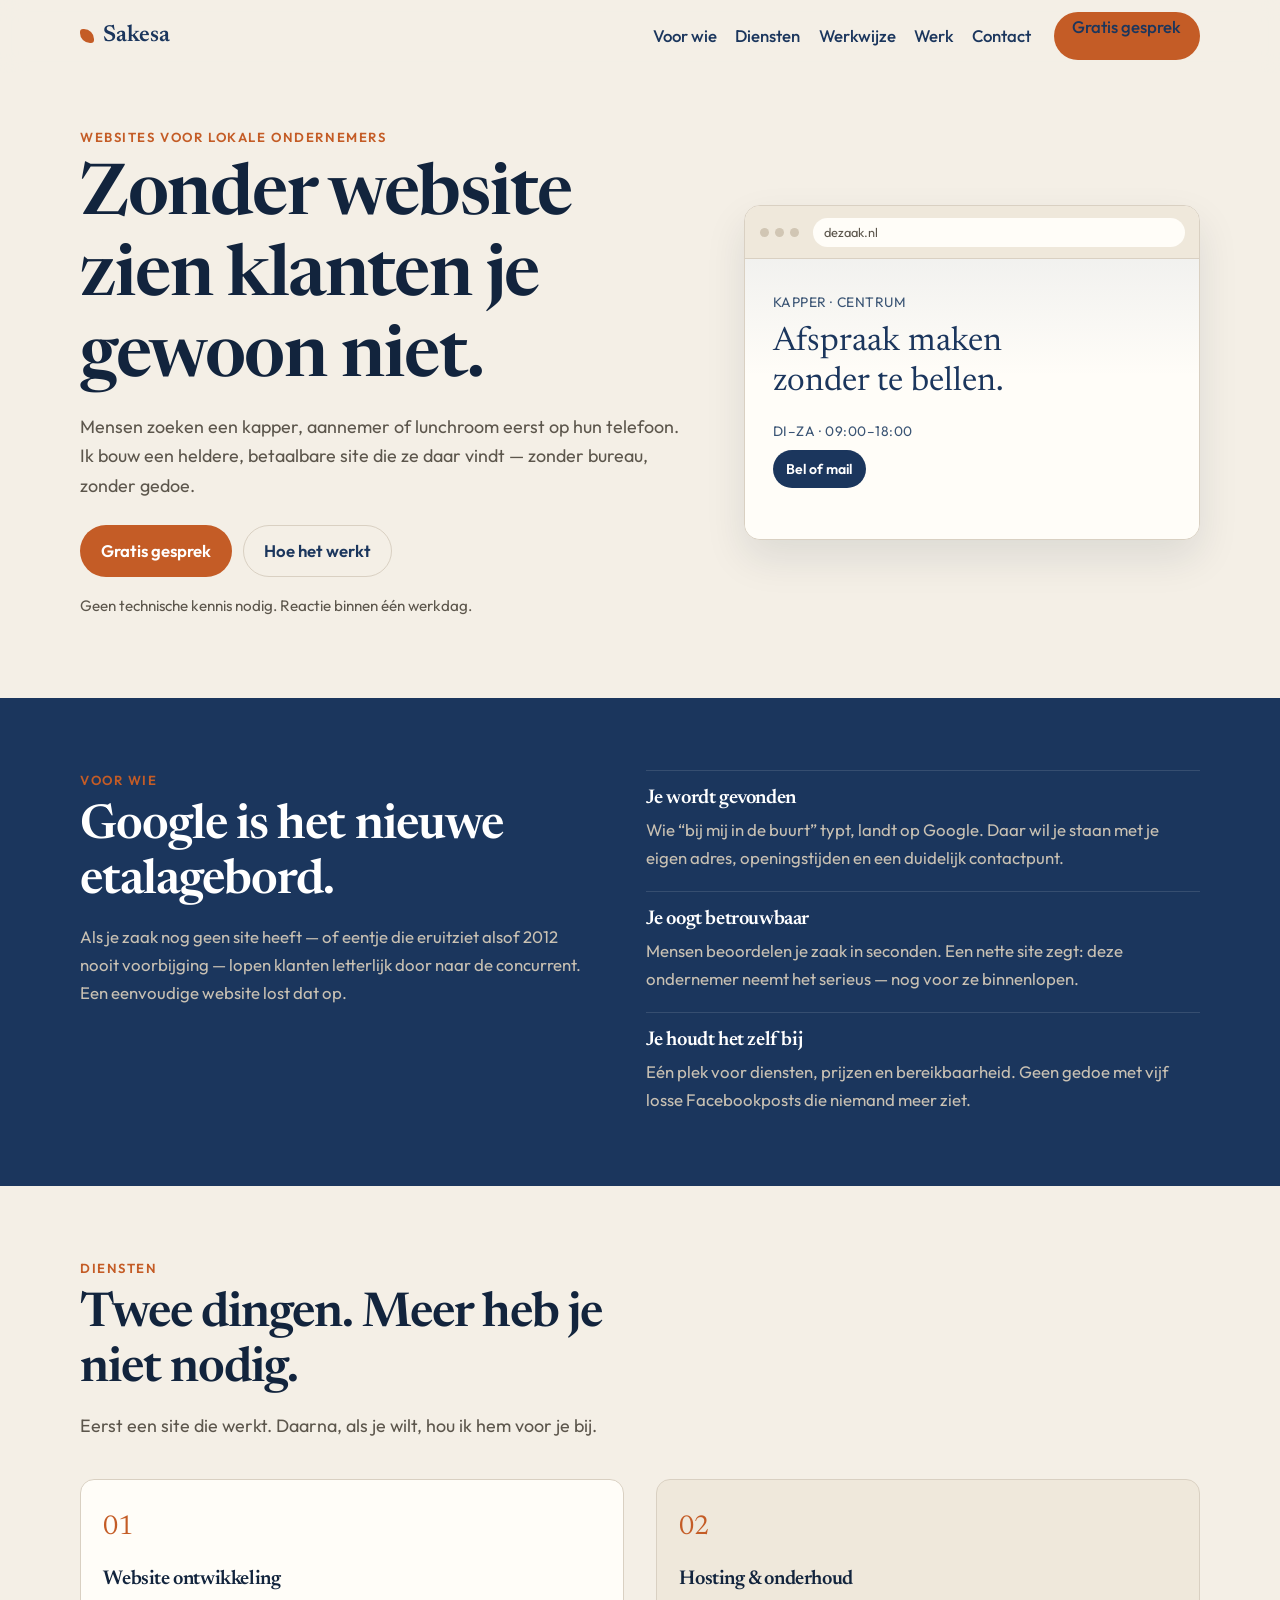
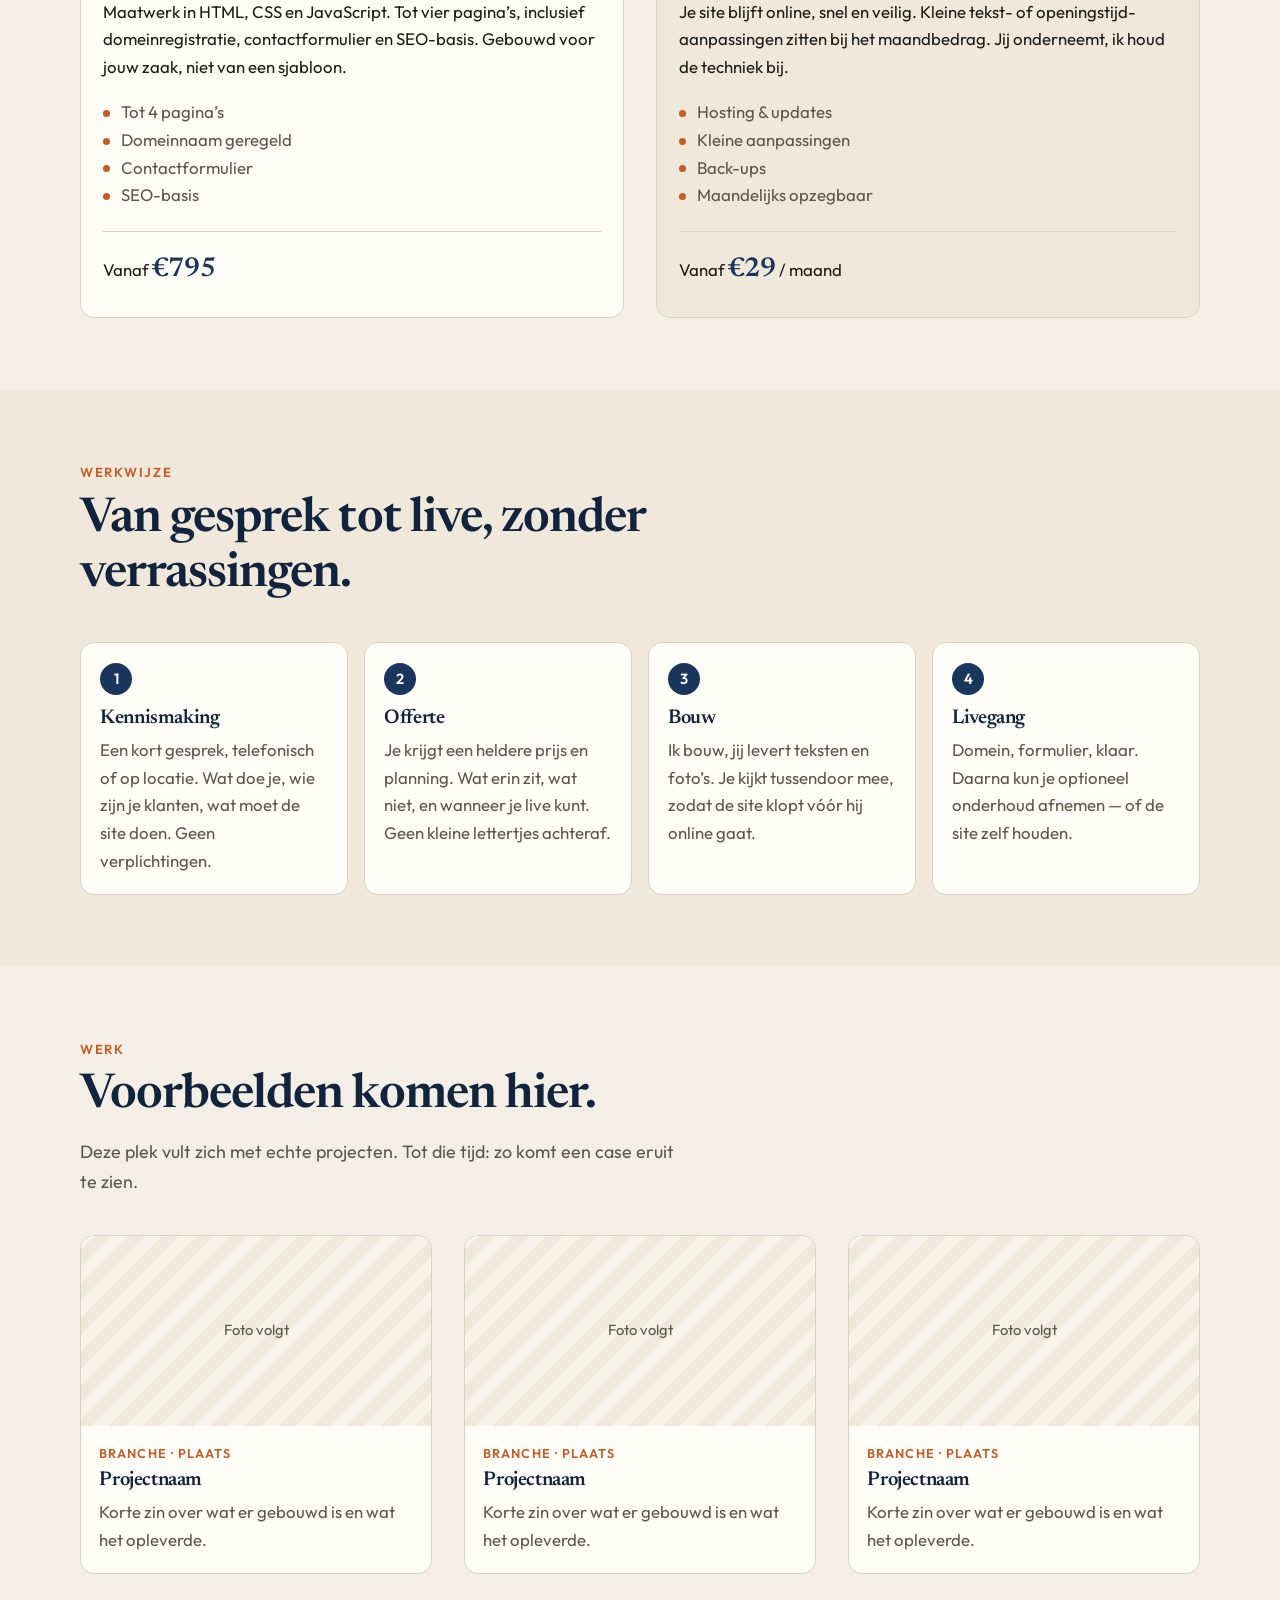
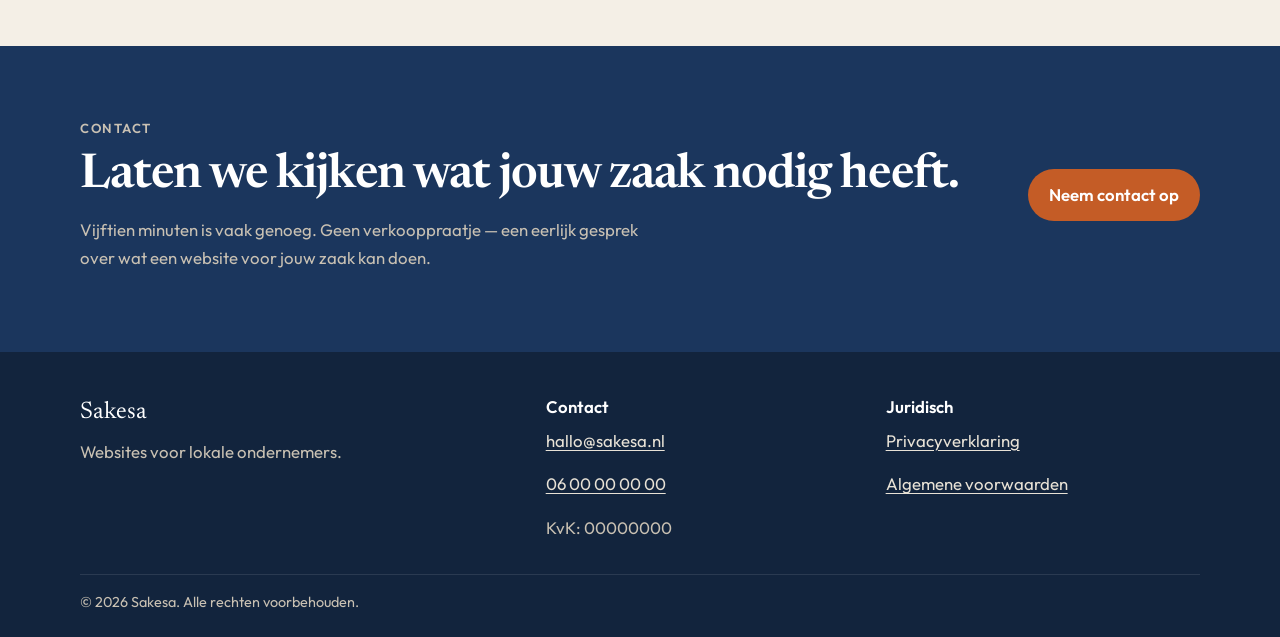
==== index.html @ 8e6f2c83 "V1 van de Site" ====
<!DOCTYPE html>
<html lang="nl">
  <head>
    <meta charset="UTF-8" />
    <meta name="viewport" content="width=device-width, initial-scale=1" />
    <!-- TODO: pas title en description aan als je merknaam of positionering wijzigt -->
    <title>Sakesa — Websites voor lokale ondernemers</title>
    <meta
      name="description"
      content="Sakesa bouwt eenvoudige, professionele websites voor lokale ondernemers. Helder, betaalbaar en snel live — zodat klanten je vinden."
    />
    <meta name="theme-color" content="#1B365D" />
    <link rel="icon" href="favicon.svg" type="image/svg+xml" />
    <link rel="canonical" href="https://sakesa.nl/" />
    <!-- TODO: vervang de canonical-URL door je echte domein -->

    <meta property="og:type" content="website" />
    <meta property="og:title" content="Sakesa — Websites voor lokale ondernemers" />
    <meta
      property="og:description"
      content="Een heldere website die klanten naar je zaak brengt. Geen gedoe, geen onnodige extra's."
    />
    <meta property="og:locale" content="nl_NL" />

    <link rel="preconnect" href="https://fonts.googleapis.com" />
    <link rel="preconnect" href="https://fonts.gstatic.com" crossorigin />
    <link
      href="https://fonts.googleapis.com/css2?family=Newsreader:ital,opsz,wght@0,6..72,500;0,6..72,600;0,6..72,700;1,6..72,500&family=Outfit:wght@400;500;600;700&display=swap"
      rel="stylesheet"
    />
    <link rel="stylesheet" href="styles.css" />
  </head>
  <body>
    <a class="skip-link" href="#hoofdinhoud">Ga naar inhoud</a>

    <header class="site-header" id="top">
      <div class="container header-inner">
        <a class="logo" href="index.html" aria-label="Sakesa, naar home">
          <span class="logo-mark" aria-hidden="true"></span>
          Sakesa
        </a>

        <button
          class="nav-toggle"
          type="button"
          aria-expanded="false"
          aria-controls="hoofdmenu"
          aria-label="Menu openen"
        >
          <span></span>
          <span></span>
        </button>

        <nav class="site-nav" id="hoofdmenu" aria-label="Hoofdnavigatie">
          <ul>
            <li><a href="#voor-wie">Voor wie</a></li>
            <li><a href="#diensten">Diensten</a></li>
            <li><a href="#werkwijze">Werkwijze</a></li>
            <li><a href="#werk">Werk</a></li>
            <li><a href="contact.html">Contact</a></li>
          </ul>
          <a class="btn btn-nav" href="contact.html">Gratis gesprek</a>
        </nav>
      </div>
    </header>

    <main id="hoofdinhoud">
      <section class="hero" aria-labelledby="hero-titel">
        <div class="container hero-grid">
          <div class="hero-copy">
            <p class="eyebrow">Websites voor lokale ondernemers</p>
            <h1 id="hero-titel">Zonder website zien klanten je gewoon niet.</h1>
            <p class="lede">
              Mensen zoeken een kapper, aannemer of lunchroom eerst op hun telefoon.
              Ik bouw een heldere, betaalbare site die ze daar vindt — zonder bureau,
              zonder gedoe.
            </p>
            <div class="hero-actions">
              <a class="btn btn-primary" href="contact.html">Gratis gesprek</a>
              <a class="btn btn-ghost" href="#werkwijze">Hoe het werkt</a>
            </div>
            <p class="hero-note">Geen technische kennis nodig. Reactie binnen één werkdag.</p>
          </div>

          <aside class="hero-panel" aria-hidden="true">
            <div class="browser-frame">
              <div class="browser-bar">
                <span></span><span></span><span></span>
                <div class="browser-url">dezaak.nl</div>
              </div>
              <div class="browser-body">
                <p class="mock-kicker">Kapper · Centrum</p>
                <p class="mock-title">Afspraak maken<br />zonder te bellen.</p>
                <p class="mock-meta">Di–za · 09:00–18:00</p>
                <div class="mock-cta">Bel of mail</div>
              </div>
            </div>
          </aside>
        </div>
      </section>

      <section class="section why" id="voor-wie" aria-labelledby="voor-wie-titel">
        <div class="container why-grid">
          <div class="why-intro">
            <p class="eyebrow">Voor wie</p>
            <h2 id="voor-wie-titel">Google is het nieuwe etalagebord.</h2>
            <p>
              Als je zaak nog geen site heeft — of eentje die eruitziet alsof 2012
              nooit voorbijging — lopen klanten letterlijk door naar de concurrent.
              Een eenvoudige website lost dat op.
            </p>
          </div>

          <ul class="why-list">
            <li>
              <h3>Je wordt gevonden</h3>
              <p>
                Wie “bij mij in de buurt” typt, landt op Google. Daar wil je staan
                met je eigen adres, openingstijden en een duidelijk contactpunt.
              </p>
            </li>
            <li>
              <h3>Je oogt betrouwbaar</h3>
              <p>
                Mensen beoordelen je zaak in seconden. Een nette site zegt:
                deze ondernemer neemt het serieus — nog voor ze binnenlopen.
              </p>
            </li>
            <li>
              <h3>Je houdt het zelf bij</h3>
              <p>
                Eén plek voor diensten, prijzen en bereikbaarheid. Geen gedoe
                met vijf losse Facebookposts die niemand meer ziet.
              </p>
            </li>
          </ul>
        </div>
      </section>

      <section class="section services" id="diensten" aria-labelledby="diensten-titel">
        <div class="container">
          <div class="section-head">
            <p class="eyebrow">Diensten</p>
            <h2 id="diensten-titel">Twee dingen. Meer heb je niet nodig.</h2>
            <p class="section-lead">
              Eerst een site die werkt. Daarna, als je wilt, hou ik hem voor je bij.
            </p>
          </div>

          <div class="service-grid">
            <article class="service-card">
              <p class="service-index">01</p>
              <h3>Website ontwikkeling</h3>
              <p>
                Maatwerk in HTML, CSS en JavaScript. Tot vier pagina’s, inclusief
                domeinregistratie, contactformulier en SEO-basis. Gebouwd voor
                jouw zaak, niet van een sjabloon.
              </p>
              <ul class="service-points">
                <li>Tot 4 pagina’s</li>
                <li>Domeinnaam geregeld</li>
                <li>Contactformulier</li>
                <li>SEO-basis</li>
              </ul>
              <!-- TODO: pas de vanaf-prijs hieronder aan -->
              <p class="price">Vanaf <strong>€795</strong></p>
            </article>

            <article class="service-card service-card-alt">
              <p class="service-index">02</p>
              <h3>Hosting &amp; onderhoud</h3>
              <p>
                Je site blijft online, snel en veilig. Kleine tekst- of
                openingstijd-aanpassingen zitten bij het maandbedrag. Jij
                onderneemt, ik houd de techniek bij.
              </p>
              <ul class="service-points">
                <li>Hosting &amp; updates</li>
                <li>Kleine aanpassingen</li>
                <li>Back-ups</li>
                <li>Maandelijks opzegbaar</li>
              </ul>
              <!-- TODO: pas de maandprijs hieronder aan -->
              <p class="price">Vanaf <strong>€29</strong> / maand</p>
            </article>
          </div>
        </div>
      </section>

      <section class="section process" id="werkwijze" aria-labelledby="werkwijze-titel">
        <div class="container">
          <div class="section-head">
            <p class="eyebrow">Werkwijze</p>
            <h2 id="werkwijze-titel">Van gesprek tot live, zonder verrassingen.</h2>
          </div>

          <ol class="steps">
            <li>
              <span class="step-num">1</span>
              <h3>Kennismaking</h3>
              <p>
                Een kort gesprek, telefonisch of op locatie. Wat doe je, wie
                zijn je klanten, wat moet de site doen. Geen verplichtingen.
              </p>
            </li>
            <li>
              <span class="step-num">2</span>
              <h3>Offerte</h3>
              <p>
                Je krijgt een heldere prijs en planning. Wat erin zit, wat niet,
                en wanneer je live kunt. Geen kleine lettertjes achteraf.
              </p>
            </li>
            <li>
              <span class="step-num">3</span>
              <h3>Bouw</h3>
              <p>
                Ik bouw, jij levert teksten en foto’s. Je kijkt tussendoor mee,
                zodat de site klopt vóór hij online gaat.
              </p>
            </li>
            <li>
              <span class="step-num">4</span>
              <h3>Livegang</h3>
              <p>
                Domein, formulier, klaar. Daarna kun je optioneel onderhoud
                afnemen — of de site zelf houden.
              </p>
            </li>
          </ol>
        </div>
      </section>

      <section class="section work" id="werk" aria-labelledby="werk-titel">
        <div class="container">
          <div class="section-head">
            <p class="eyebrow">Werk</p>
            <h2 id="werk-titel">Voorbeelden komen hier.</h2>
            <p class="section-lead">
              Deze plek vult zich met echte projecten. Tot die tijd: zo komt
              een case eruit te zien.
            </p>
          </div>

          <div class="work-grid">
            <!-- TODO: vervang deze placeholder-kaarten door echte projecten -->
            <article class="work-card">
              <div class="work-visual" role="img" aria-label="Placeholderafbeelding project 1">
                <span>Foto volgt</span>
                <!-- TODO: eigen foto plaatsen -->
              </div>
              <div class="work-body">
                <p class="work-meta">Branche · Plaats</p>
                <h3>Projectnaam</h3>
                <p>Korte zin over wat er gebouwd is en wat het opleverde.</p>
              </div>
            </article>

            <article class="work-card">
              <div class="work-visual" role="img" aria-label="Placeholderafbeelding project 2">
                <span>Foto volgt</span>
                <!-- TODO: eigen foto plaatsen -->
              </div>
              <div class="work-body">
                <p class="work-meta">Branche · Plaats</p>
                <h3>Projectnaam</h3>
                <p>Korte zin over wat er gebouwd is en wat het opleverde.</p>
              </div>
            </article>

            <article class="work-card">
              <div class="work-visual" role="img" aria-label="Placeholderafbeelding project 3">
                <span>Foto volgt</span>
                <!-- TODO: eigen foto plaatsen -->
              </div>
              <div class="work-body">
                <p class="work-meta">Branche · Plaats</p>
                <h3>Projectnaam</h3>
                <p>Korte zin over wat er gebouwd is en wat het opleverde.</p>
              </div>
            </article>
          </div>
        </div>
      </section>

      <section class="section contact-teaser" id="contact" aria-labelledby="contact-titel">
        <div class="container contact-teaser-inner">
          <div>
            <p class="eyebrow">Contact</p>
            <h2 id="contact-titel">Laten we kijken wat jouw zaak nodig heeft.</h2>
            <p>
              Vijftien minuten is vaak genoeg. Geen verkooppraatje — een eerlijk
              gesprek over wat een website voor jouw zaak kan doen.
            </p>
          </div>
          <a class="btn btn-primary" href="contact.html">Neem contact op</a>
        </div>
      </section>
    </main>

    <footer class="site-footer">
      <div class="container footer-grid">
        <div>
          <p class="footer-brand">Sakesa</p>
          <p>Websites voor lokale ondernemers.</p>
        </div>

        <div>
          <p class="footer-label">Contact</p>
          <!-- TODO: vul je echte gegevens in -->
          <p><a href="mailto:hallo@sakesa.nl">hallo@sakesa.nl</a></p>
          <p><a href="tel:+31600000000">06 00 00 00 00</a></p>
          <p>KvK: 00000000</p>
          <!-- TODO: KvK-nummer invullen -->
        </div>

        <div>
          <p class="footer-label">Juridisch</p>
          <p><a href="privacy.html">Privacyverklaring</a></p>
          <p><a href="voorwaarden.html">Algemene voorwaarden</a></p>
        </div>
      </div>
      <div class="container footer-bottom">
        <p>© <span id="jaar"></span> Sakesa. Alle rechten voorbehouden.</p>
      </div>
    </footer>

    <script src="script.js" defer></script>
  </body>
</html>
---- styles.css ----
/* ==========================================================================
   Sakesa — landingspagina
   Palet: inktblauw, warm papier, terracotta accent
   ========================================================================== */

:root {
  --ink: #1b365d;
  --ink-deep: #12243d;
  --ink-soft: #3a5474;
  --paper: #f4efe6;
  --paper-strong: #fffdf8;
  --line: #d9d0c2;
  --clay: #c45c26;
  --clay-hover: #a64c1e;
  --text: #1d1b16;
  --muted: #5c564c;
  --error: #9b2c2c;
  --ok: #2f5d3a;
  --radius: 14px;
  --shadow: 0 18px 40px rgba(18, 36, 61, 0.1);
  --font-sans: "Outfit", "Segoe UI", sans-serif;
  --font-serif: "Newsreader", "Georgia", serif;
  --header-h: 72px;
}

*,
*::before,
*::after {
  box-sizing: border-box;
}

html {
  scroll-behavior: smooth;
  scroll-padding-top: calc(var(--header-h) + 0.75rem);
}

@media (prefers-reduced-motion: reduce) {
  html {
    scroll-behavior: auto;
  }

  *,
  *::before,
  *::after {
    animation-duration: 0.01ms !important;
    animation-iteration-count: 1 !important;
    transition-duration: 0.01ms !important;
  }
}

body {
  margin: 0;
  font-family: var(--font-sans);
  font-size: 1.05rem;
  line-height: 1.65;
  color: var(--text);
  background: var(--paper);
}

img {
  max-width: 100%;
  display: block;
}

a {
  color: var(--ink);
  text-decoration-thickness: 1px;
  text-underline-offset: 0.18em;
}

a:hover {
  color: var(--clay);
}

h1,
h2,
h3 {
  font-family: var(--font-serif);
  font-weight: 600;
  line-height: 1.15;
  letter-spacing: -0.02em;
  color: var(--ink-deep);
}

h1 {
  font-size: clamp(2.35rem, 7vw, 4.4rem);
  margin: 0 0 0.7rem;
}

h2 {
  font-size: clamp(1.9rem, 4.5vw, 3rem);
  margin: 0 0 0.8rem;
}

h3 {
  font-size: 1.25rem;
  margin: 0 0 0.4rem;
}

p {
  margin: 0 0 1rem;
}

p:last-child {
  margin-bottom: 0;
}

ul,
ol {
  margin: 0;
  padding: 0;
}

.container {
  width: min(1120px, calc(100% - 2rem));
  margin-inline: auto;
}

.skip-link {
  position: absolute;
  left: 1rem;
  top: -3rem;
  z-index: 80;
  background: var(--ink);
  color: var(--paper);
  padding: 0.5rem 0.8rem;
}

.skip-link:focus {
  top: 1rem;
  color: var(--paper);
}

.eyebrow {
  margin: 0 0 0.55rem;
  color: var(--clay);
  font-size: 0.82rem;
  font-weight: 600;
  letter-spacing: 0.12em;
  text-transform: uppercase;
}

.lede,
.section-lead {
  color: var(--muted);
  font-size: 1.12rem;
  max-width: 38rem;
}

.section {
  padding: 4.5rem 0;
}

.section-head {
  margin-bottom: 2.4rem;
  max-width: 38rem;
}

/* Buttons ---------------------------------------------------------------- */

.btn {
  display: inline-flex;
  align-items: center;
  justify-content: center;
  min-height: 48px;
  padding: 0.7rem 1.25rem;
  border-radius: 999px;
  border: 1px solid transparent;
  font: inherit;
  font-weight: 600;
  text-decoration: none;
  cursor: pointer;
  transition: background 0.2s ease, color 0.2s ease, border-color 0.2s ease, transform 0.2s ease;
}

.btn:hover {
  transform: translateY(-1px);
}

.btn-primary,
.btn-nav {
  background: var(--clay);
  color: #fff;
}

.btn-primary:hover,
.btn-nav:hover {
  background: var(--clay-hover);
  color: #fff;
}

.btn-ghost {
  background: transparent;
  color: var(--ink);
  border-color: var(--line);
}

.btn-ghost:hover {
  border-color: var(--ink);
  color: var(--ink);
}

.btn-full {
  width: 100%;
}

.btn:focus-visible,
.nav-toggle:focus-visible,
input:focus-visible,
textarea:focus-visible,
.site-nav a:focus-visible {
  outline: 2px solid var(--clay);
  outline-offset: 3px;
}

/* Header ----------------------------------------------------------------- */

.site-header {
  position: sticky;
  top: 0;
  z-index: 40;
  background: rgba(244, 239, 230, 0.92);
  backdrop-filter: blur(12px);
  border-bottom: 1px solid transparent;
  transition: border-color 0.2s ease, box-shadow 0.2s ease;
}

.site-header.is-scrolled {
  border-bottom-color: var(--line);
  box-shadow: 0 8px 24px rgba(18, 36, 61, 0.05);
}

.header-inner {
  display: flex;
  align-items: center;
  justify-content: space-between;
  min-height: var(--header-h);
  gap: 1rem;
}

.logo {
  display: inline-flex;
  align-items: center;
  gap: 0.55rem;
  font-family: var(--font-serif);
  font-size: 1.45rem;
  font-weight: 600;
  color: var(--ink);
  text-decoration: none;
}

.logo-mark {
  width: 14px;
  height: 14px;
  border-radius: 3px 10px 3px 10px;
  background: var(--clay);
}

.nav-toggle {
  display: inline-flex;
  flex-direction: column;
  justify-content: center;
  gap: 6px;
  width: 44px;
  height: 44px;
  padding: 0;
  border: 0;
  background: transparent;
  cursor: pointer;
}

.nav-toggle span {
  display: block;
  width: 22px;
  height: 2px;
  margin-inline: auto;
  background: var(--ink);
  transition: transform 0.2s ease, opacity 0.2s ease;
}

.nav-toggle[aria-expanded="true"] span:first-child {
  transform: translateY(4px) rotate(45deg);
}

.nav-toggle[aria-expanded="true"] span:last-child {
  transform: translateY(-4px) rotate(-45deg);
}

.site-nav {
  display: none;
  position: absolute;
  inset: var(--header-h) 0 auto;
  padding: 0.5rem 1rem 1.2rem;
  background: var(--paper);
  border-bottom: 1px solid var(--line);
}

.site-nav.is-open {
  display: block;
}

.site-nav ul {
  list-style: none;
}

.site-nav li + li {
  border-top: 1px solid var(--line);
}

.site-nav a {
  display: block;
  padding: 0.85rem 0.15rem;
  color: var(--ink);
  text-decoration: none;
  font-weight: 500;
}

.site-nav a[aria-current="page"] {
  color: var(--clay);
}

.site-nav .btn-nav {
  margin-top: 0.6rem;
  width: 100%;
}

/* Hero ------------------------------------------------------------------- */

.hero {
  padding: 2.4rem 0 4rem;
}

.hero-grid {
  display: grid;
  gap: 2.4rem;
}

.hero-actions {
  display: flex;
  flex-wrap: wrap;
  gap: 0.7rem;
  margin: 1.5rem 0 1rem;
}

.hero-note {
  color: var(--muted);
  font-size: 0.95rem;
}

.browser-frame {
  background: var(--paper-strong);
  border: 1px solid var(--line);
  border-radius: 16px;
  overflow: hidden;
  box-shadow: var(--shadow);
}

.browser-bar {
  display: flex;
  align-items: center;
  gap: 6px;
  padding: 0.7rem 0.9rem;
  background: #efe8db;
  border-bottom: 1px solid var(--line);
}

.browser-bar span {
  width: 9px;
  height: 9px;
  border-radius: 50%;
  background: #d1c6b4;
}

.browser-url {
  margin-left: 0.5rem;
  flex: 1;
  padding: 0.25rem 0.7rem;
  border-radius: 999px;
  background: var(--paper-strong);
  color: var(--muted);
  font-size: 0.8rem;
}

.browser-body {
  padding: 1.6rem 1.4rem 1.8rem;
  background:
    linear-gradient(180deg, rgba(27, 54, 93, 0.06), transparent 42%),
    var(--paper-strong);
  min-height: 240px;
}

.mock-kicker,
.mock-meta {
  margin: 0 0 0.5rem;
  color: var(--ink-soft);
  font-size: 0.86rem;
  letter-spacing: 0.04em;
  text-transform: uppercase;
}

.mock-title {
  font-family: var(--font-serif);
  font-size: 1.8rem;
  line-height: 1.2;
  color: var(--ink);
  margin: 0 0 1.1rem;
}

.mock-cta {
  display: inline-block;
  padding: 0.45rem 0.85rem;
  border-radius: 999px;
  background: var(--ink);
  color: #fff;
  font-size: 0.88rem;
  font-weight: 600;
}

/* Why -------------------------------------------------------------------- */

.why {
  background: var(--ink);
  color: #e8e2d6;
}

.why h2,
.why h3 {
  color: #fff;
}

.why-grid {
  display: grid;
  gap: 2rem;
}

.why-intro p:last-of-type {
  color: #c9c1b3;
  max-width: 34rem;
}

.why-list {
  list-style: none;
  display: grid;
  gap: 1.2rem;
}

.why-list li {
  padding-top: 1rem;
  border-top: 1px solid rgba(255, 255, 255, 0.12);
}

.why-list p {
  color: #c9c1b3;
}

/* Services --------------------------------------------------------------- */

.service-grid {
  display: grid;
  gap: 1rem;
}

.service-card {
  padding: 1.6rem 1.4rem 1.5rem;
  background: var(--paper-strong);
  border: 1px solid var(--line);
  border-radius: var(--radius);
}

.service-card-alt {
  background: #efe8db;
}

.service-index {
  margin: 0 0 1.1rem;
  font-family: var(--font-serif);
  font-size: 1.7rem;
  color: var(--clay);
}

.service-points {
  list-style: none;
  margin: 1.1rem 0 1.4rem;
  color: var(--muted);
}

.service-points li {
  position: relative;
  padding-left: 1.1rem;
}

.service-points li::before {
  content: "";
  position: absolute;
  left: 0;
  top: 0.7em;
  width: 7px;
  height: 7px;
  border-radius: 50%;
  background: var(--clay);
}

.price {
  margin: 0;
  padding-top: 1rem;
  border-top: 1px solid var(--line);
  font-size: 1.05rem;
}

.price strong {
  font-family: var(--font-serif);
  font-size: 1.7rem;
  font-weight: 600;
  color: var(--ink);
}

/* Process ---------------------------------------------------------------- */

.process {
  background: #efe8db;
}

.steps {
  list-style: none;
  display: grid;
  gap: 1rem;
  counter-reset: none;
}

.steps li {
  background: var(--paper-strong);
  border-radius: var(--radius);
  padding: 1.3rem 1.2rem 1.2rem;
  border: 1px solid var(--line);
}

.step-num {
  display: inline-flex;
  align-items: center;
  justify-content: center;
  width: 2rem;
  height: 2rem;
  margin-bottom: 0.7rem;
  border-radius: 50%;
  background: var(--ink);
  color: #fff;
  font-size: 0.92rem;
  font-weight: 600;
}

.steps p {
  color: var(--muted);
}

/* Work ------------------------------------------------------------------- */

.work-grid {
  display: grid;
  gap: 1rem;
}

.work-card {
  background: var(--paper-strong);
  border: 1px solid var(--line);
  border-radius: var(--radius);
  overflow: hidden;
}

.work-visual {
  display: grid;
  place-items: center;
  min-height: 190px;
  background:
    repeating-linear-gradient(
      -45deg,
      #efe8db,
      #efe8db 12px,
      #f7f2ea 12px,
      #f7f2ea 24px
    );
  color: var(--muted);
  font-size: 0.92rem;
}

.work-body {
  padding: 1.1rem 1.15rem 1.2rem;
}

.work-meta {
  margin: 0 0 0.3rem;
  color: var(--clay);
  font-size: 0.8rem;
  font-weight: 600;
  letter-spacing: 0.08em;
  text-transform: uppercase;
}

.work-body p:last-child {
  color: var(--muted);
}

/* Contact teaser (homepage) ---------------------------------------------- */

.contact-teaser {
  background: var(--ink);
  color: #e8e2d6;
  padding-bottom: 5rem;
}

.contact-teaser h2 {
  color: #fff;
}

.contact-teaser p {
  color: #c9c1b3;
  max-width: 36rem;
}

.contact-teaser-inner {
  display: grid;
  gap: 1.6rem;
  align-items: center;
}

/* Contact page ----------------------------------------------------------- */

.contact-page {
  padding-bottom: 1rem;
}

.page-intro {
  padding: 2.4rem 0 0;
}

.contact-panel {
  padding-top: 2rem;
  padding-bottom: 5rem;
}

.contact-grid {
  display: grid;
  gap: 2rem;
}

.contact-form-wrap {
  order: -1;
}

.contact-aside {
  padding: 0.2rem 0 0;
}

.aside-lead {
  margin: 0 0 0.4rem;
  font-weight: 600;
  color: var(--ink);
}

.field-row {
  display: grid;
}

.contact-form-wrap.is-sent .contact-form {
  display: none;
}

.form-success {
  background: var(--paper-strong);
  border: 1px solid var(--line);
  border-radius: var(--radius);
  padding: 1.6rem 1.3rem;
  box-shadow: var(--shadow);
}

.form-success h2 {
  font-size: clamp(1.7rem, 3vw, 2.2rem);
}

.form-success p {
  color: var(--muted);
}

.contact-aside .contact-facts,
.contact-facts {
  margin: 0.5rem 0 0;
}

.contact-facts div {
  padding: 0.75rem 0;
  border-top: 1px solid var(--line);
}

.contact-facts dt {
  font-size: 0.78rem;
  letter-spacing: 0.08em;
  text-transform: uppercase;
  color: var(--muted);
}

.contact-facts dd {
  margin: 0.15rem 0 0;
}

.contact-form {
  background: var(--paper-strong);
  border: 1px solid var(--line);
  border-radius: var(--radius);
  padding: 1.3rem 1.15rem 1.25rem;
  box-shadow: var(--shadow);
}

.field {
  margin-bottom: 1rem;
}

.field label {
  display: block;
  margin-bottom: 0.35rem;
  font-weight: 600;
  font-size: 0.95rem;
}

.optional {
  font-weight: 400;
  color: var(--muted);
}

.field input,
.field textarea {
  width: 100%;
  padding: 0.75rem 0.8rem;
  border: 1px solid var(--line);
  border-radius: 10px;
  background: #fff;
  color: var(--text);
  font: inherit;
}

.field textarea {
  resize: vertical;
  min-height: 120px;
}

.field input::placeholder,
.field textarea::placeholder {
  color: #8a8378;
}

.field.is-invalid input,
.field.is-invalid textarea {
  border-color: var(--error);
}

.field-error {
  margin: 0.35rem 0 0;
  color: var(--error);
  font-size: 0.88rem;
}

.form-status {
  margin: 0.9rem 0 0;
  padding: 0.75rem 0.85rem;
  border-radius: 10px;
  background: #efe8db;
}

.form-status.is-ok {
  background: #e5efe7;
  color: var(--ok);
}

.form-status.is-wait {
  color: var(--ink);
}

/* Footer ----------------------------------------------------------------- */

.site-footer {
  background: var(--ink-deep);
  color: #c9c1b3;
  padding: 2.6rem 0 1.4rem;
}

.footer-grid {
  display: grid;
  gap: 1.6rem;
}

.footer-brand {
  font-family: var(--font-serif);
  font-size: 1.5rem;
  color: #fff;
  margin-bottom: 0.3rem;
}

.footer-label {
  margin-bottom: 0.35rem;
  color: #fff;
  font-weight: 600;
}

.site-footer a {
  color: #e8e2d6;
}

.site-footer a:hover {
  color: #fff;
}

.footer-bottom {
  margin-top: 2rem;
  padding-top: 1rem;
  border-top: 1px solid rgba(255, 255, 255, 0.1);
  font-size: 0.9rem;
}

/* Reveal ----------------------------------------------------------------- */

.reveal {
  opacity: 0;
  transform: translateY(16px);
  animation: rise 0.7s ease forwards;
}

@keyframes rise {
  to {
    opacity: 1;
    transform: none;
  }
}

/* Legal pages ------------------------------------------------------------ */

.legal {
  padding: 5.5rem 0 4rem;
}

.legal .container {
  max-width: 720px;
}

.legal p {
  color: var(--muted);
}

/* Breakpoints ------------------------------------------------------------ */

@media (min-width: 720px) {
  .container {
    width: min(1120px, calc(100% - 3rem));
  }

  .hero {
    padding: 3.4rem 0 5rem;
  }

  .hero-grid,
  .why-grid,
  .service-grid,
  .work-grid {
    grid-template-columns: 1fr 1fr;
    gap: 2rem;
  }

  .why-grid {
    align-items: start;
  }

  .steps {
    grid-template-columns: 1fr 1fr;
  }

  .footer-grid {
    grid-template-columns: 1.4fr 1fr 1fr;
  }

  .contact-teaser-inner {
    grid-template-columns: 1fr auto;
    gap: 2.5rem;
  }

  .field-row {
    grid-template-columns: 1fr 1fr;
    column-gap: 1rem;
  }
}

@media (min-width: 960px) {
  .nav-toggle {
    display: none;
  }

  .site-nav,
  .site-nav.is-open {
    display: flex;
    align-items: center;
    gap: 1.4rem;
    position: static;
    padding: 0;
    background: transparent;
    border: 0;
  }

  .site-nav ul {
    display: flex;
    gap: 1.15rem;
  }

  .site-nav li + li {
    border: 0;
  }

  .site-nav a {
    padding: 0;
  }

  .site-nav .btn-nav {
    width: auto;
    margin: 0;
    padding-inline: 1.1rem;
  }

  .hero-grid {
    grid-template-columns: 1.15fr 0.85fr;
    align-items: center;
    gap: 3rem;
  }

  .why-grid {
    grid-template-columns: 0.95fr 1.05fr;
    gap: 4rem;
  }

  .steps {
    grid-template-columns: repeat(4, 1fr);
  }

  .work-grid {
    grid-template-columns: repeat(3, 1fr);
  }

  .contact-grid {
    grid-template-columns: 1.1fr 0.85fr;
    align-items: start;
    gap: 3.5rem;
  }

  .page-intro {
    padding-top: 3.2rem;
  }

  .contact-form,
  .form-success {
    padding: 1.7rem;
  }

  .browser-body {
    min-height: 280px;
    padding: 2rem 1.7rem;
  }

  .mock-title {
    font-size: 2.1rem;
  }
}
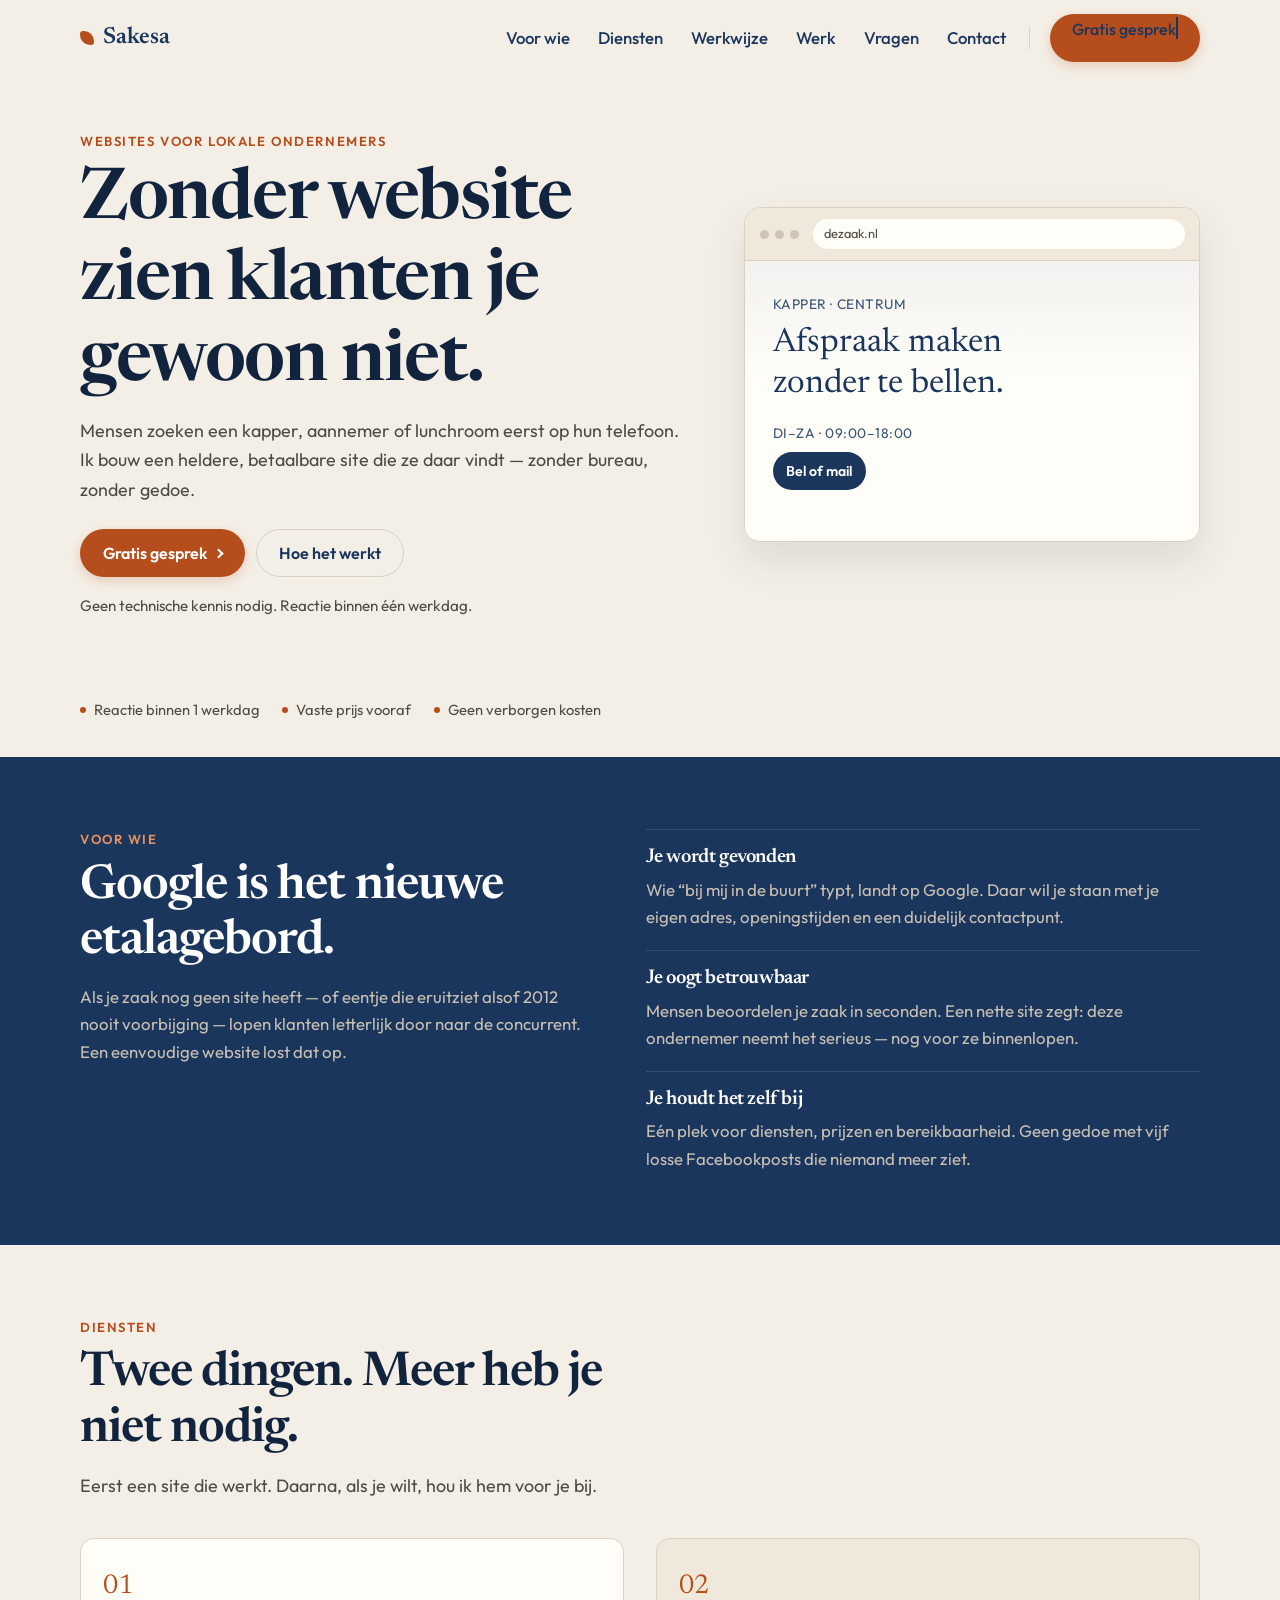
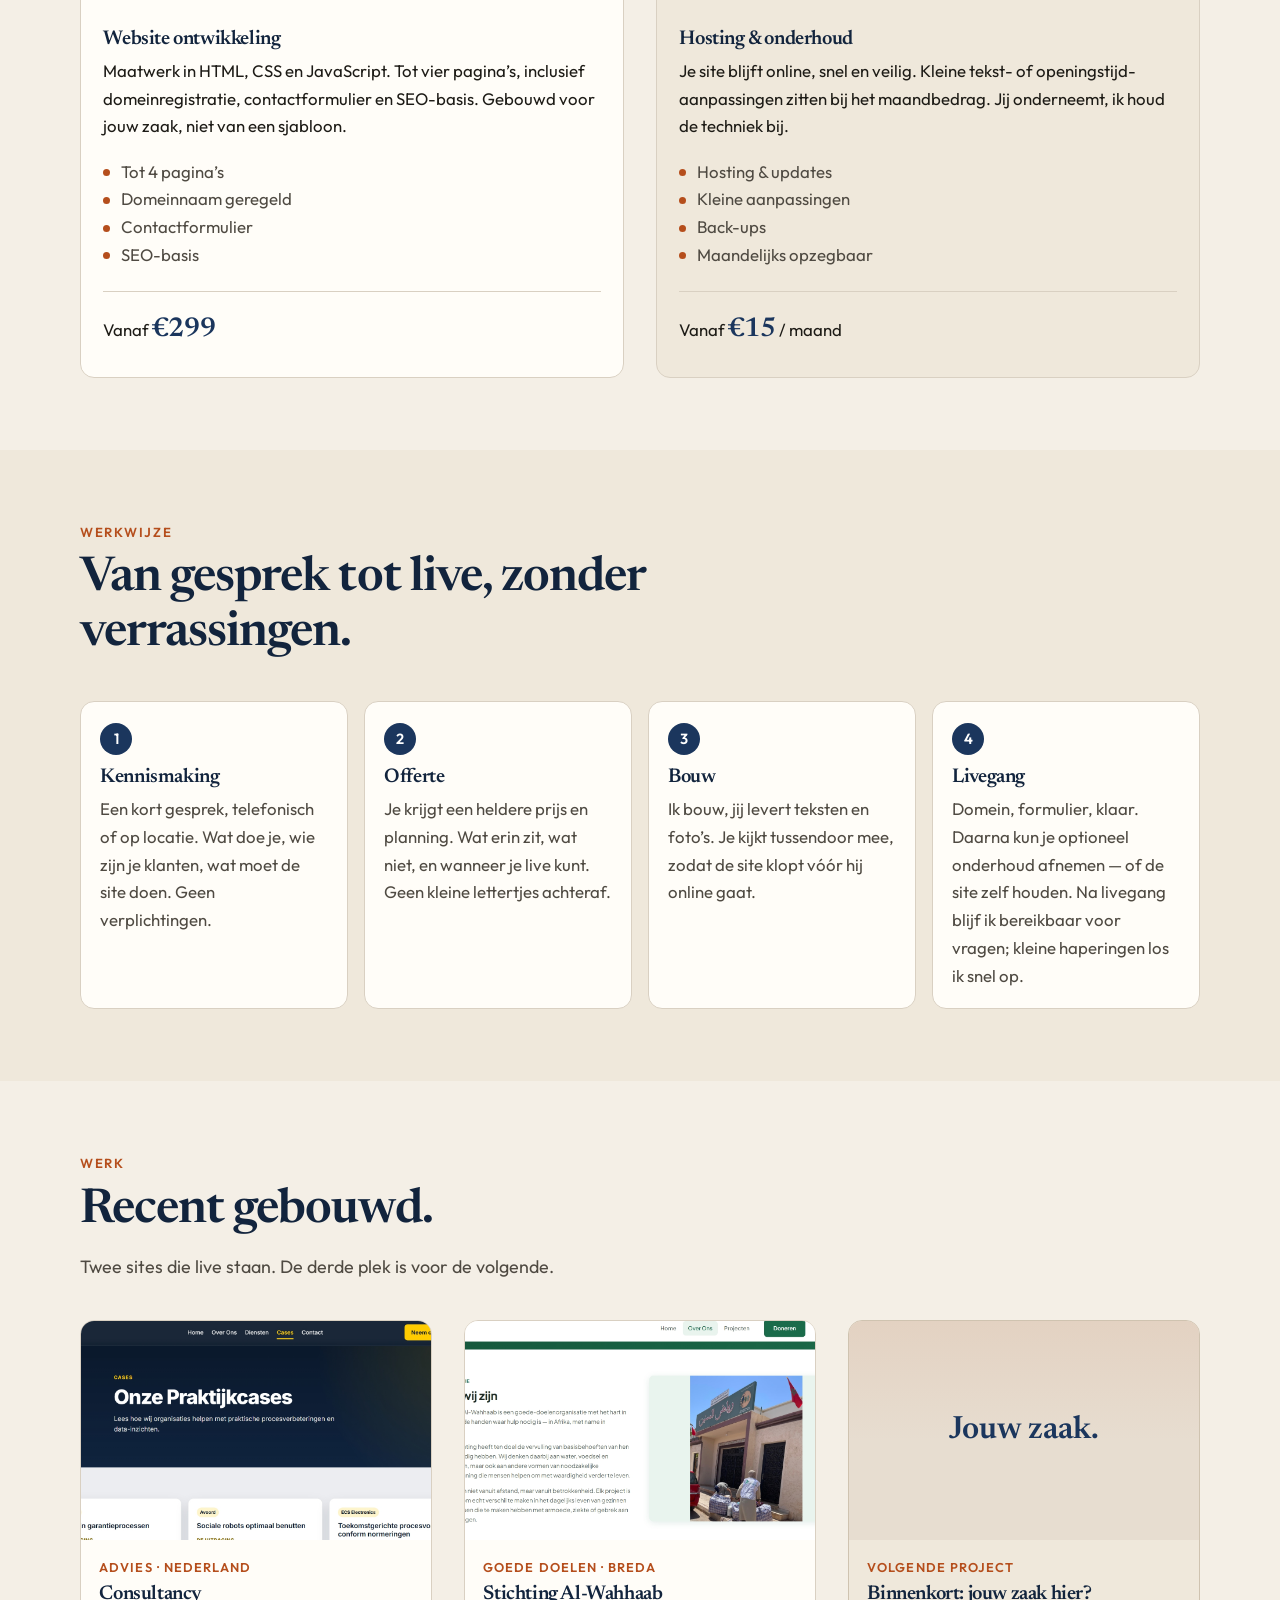
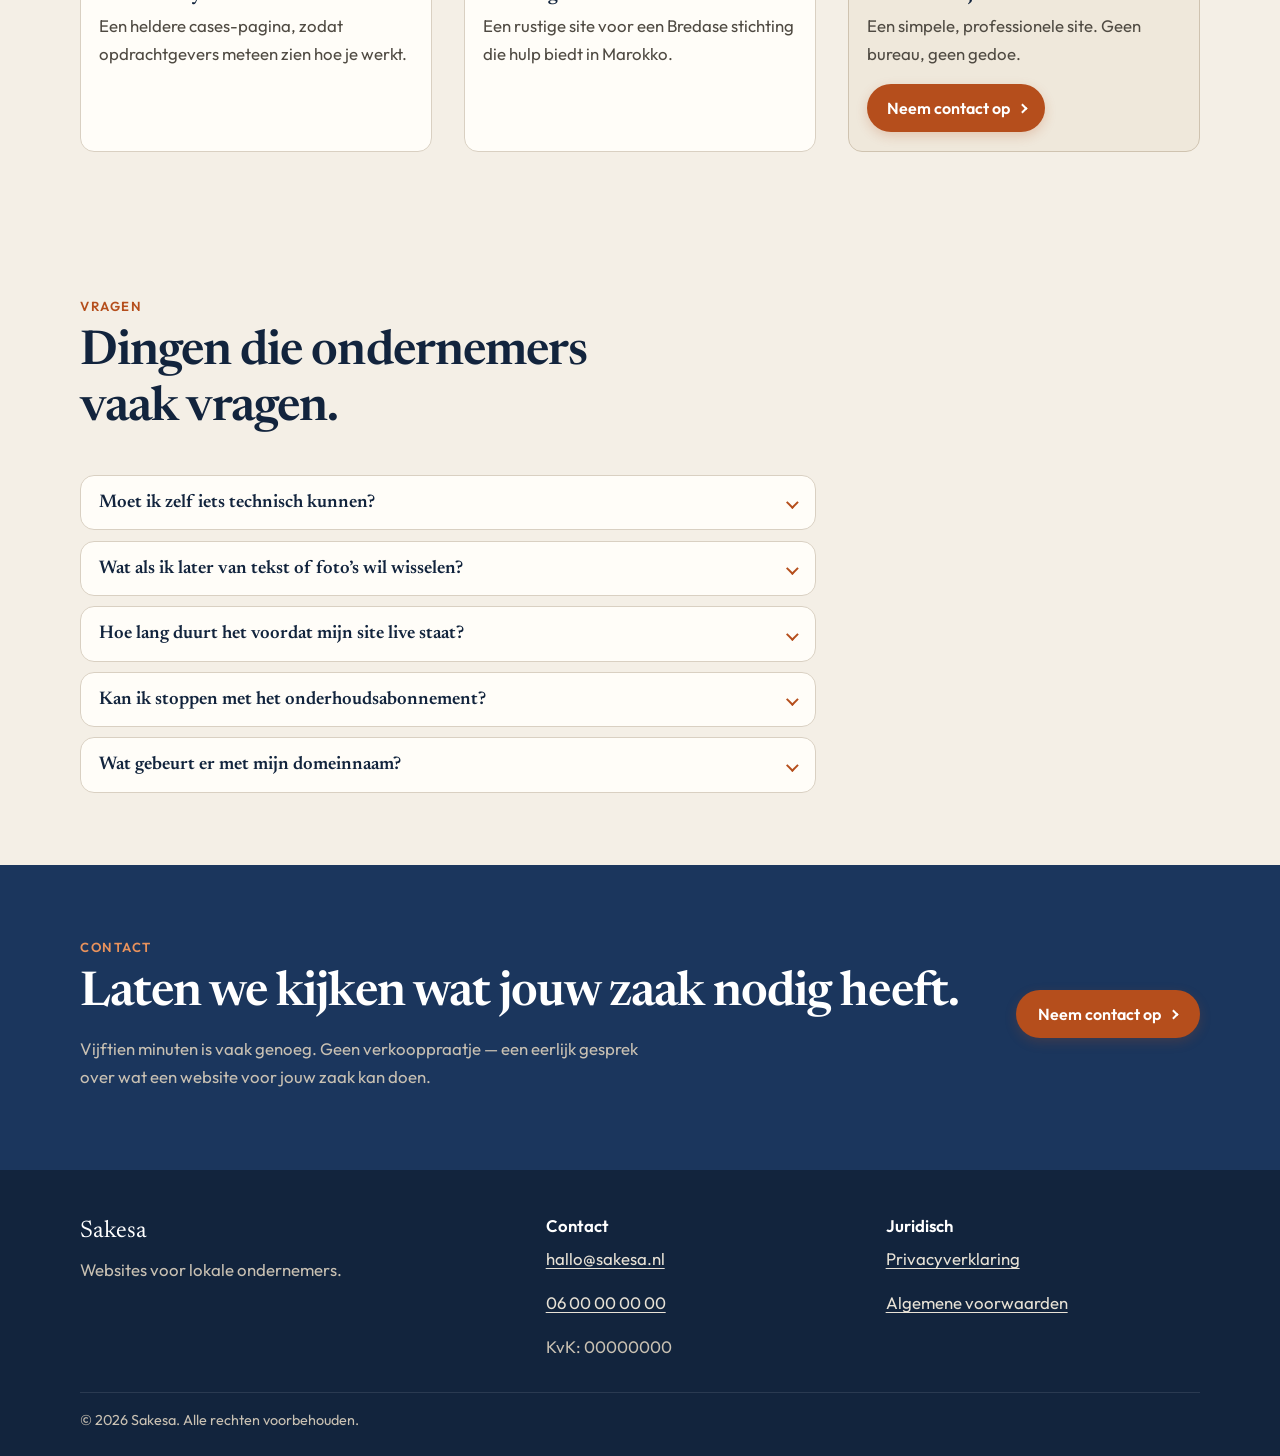
==== commit 0bc81bbd: "foto's" ====
--- a/index.html
+++ b/index.html
@@ -10,7 +10,7 @@
       content="Sakesa bouwt eenvoudige, professionele websites voor lokale ondernemers. Helder, betaalbaar en snel live — zodat klanten je vinden."
     />
     <meta name="theme-color" content="#1B365D" />
-    <link rel="icon" href="favicon.svg" type="image/svg+xml" />
+    <link rel="icon" href="images/favicon.svg" type="image/svg+xml" />
     <link rel="canonical" href="https://sakesa.nl/" />
     <!-- TODO: vervang de canonical-URL door je echte domein -->
 
@@ -28,7 +28,7 @@
       href="https://fonts.googleapis.com/css2?family=Newsreader:ital,opsz,wght@0,6..72,500;0,6..72,600;0,6..72,700;1,6..72,500&family=Outfit:wght@400;500;600;700&display=swap"
       rel="stylesheet"
     />
-    <link rel="stylesheet" href="styles.css" />
+    <link rel="stylesheet" href="css/styles.css" />
   </head>
   <body>
     <a class="skip-link" href="#hoofdinhoud">Ga naar inhoud</a>
@@ -57,6 +57,7 @@
             <li><a href="#diensten">Diensten</a></li>
             <li><a href="#werkwijze">Werkwijze</a></li>
             <li><a href="#werk">Werk</a></li>
+            <li><a href="#faq">Vragen</a></li>
             <li><a href="contact.html">Contact</a></li>
           </ul>
           <a class="btn btn-nav" href="contact.html">Gratis gesprek</a>
@@ -99,6 +100,16 @@
         </div>
       </section>
 
+      <div class="trust">
+        <div class="container">
+          <ul class="trust-list">
+            <li>Reactie binnen 1 werkdag</li>
+            <li>Vaste prijs vooraf</li>
+            <li>Geen verborgen kosten</li>
+          </ul>
+        </div>
+      </div>
+
       <section class="section why" id="voor-wie" aria-labelledby="voor-wie-titel">
         <div class="container why-grid">
           <div class="why-intro">
@@ -163,7 +174,7 @@
                 <li>SEO-basis</li>
               </ul>
               <!-- TODO: pas de vanaf-prijs hieronder aan -->
-              <p class="price">Vanaf <strong>€795</strong></p>
+              <p class="price">Vanaf <strong>€299</strong></p>
             </article>
 
             <article class="service-card service-card-alt">
@@ -181,7 +192,7 @@
                 <li>Maandelijks opzegbaar</li>
               </ul>
               <!-- TODO: pas de maandprijs hieronder aan -->
-              <p class="price">Vanaf <strong>€29</strong> / maand</p>
+              <p class="price">Vanaf <strong>€15</strong> / maand</p>
             </article>
           </div>
         </div>
@@ -224,7 +235,8 @@
               <h3>Livegang</h3>
               <p>
                 Domein, formulier, klaar. Daarna kun je optioneel onderhoud
-                afnemen — of de site zelf houden.
+                afnemen — of de site zelf houden. Na livegang blijf ik bereikbaar
+                voor vragen; kleine haperingen los ik snel op.
               </p>
             </li>
           </ol>
@@ -235,50 +247,175 @@
         <div class="container">
           <div class="section-head">
             <p class="eyebrow">Werk</p>
-            <h2 id="werk-titel">Voorbeelden komen hier.</h2>
+            <h2 id="werk-titel">Recent gebouwd.</h2>
             <p class="section-lead">
-              Deze plek vult zich met echte projecten. Tot die tijd: zo komt
-              een case eruit te zien.
+              Twee sites die live staan. De derde plek is voor de volgende.
             </p>
           </div>
 
           <div class="work-grid">
-            <!-- TODO: vervang deze placeholder-kaarten door echte projecten -->
             <article class="work-card">
-              <div class="work-visual" role="img" aria-label="Placeholderafbeelding project 1">
-                <span>Foto volgt</span>
-                <!-- TODO: eigen foto plaatsen -->
+              <div class="work-visual">
+                <img
+                  src="images/Consultancy.jpeg"
+                  alt="Consultancywebsite met donkerblauwe header en een overzicht van praktijkcases"
+                  width="800"
+                  height="500"
+                  loading="lazy"
+                />
               </div>
               <div class="work-body">
-                <p class="work-meta">Branche · Plaats</p>
-                <h3>Projectnaam</h3>
-                <p>Korte zin over wat er gebouwd is en wat het opleverde.</p>
+                <!-- TODO: pas branche, plaats en naam aan als die afwijken -->
+                <p class="work-meta">Advies · Nederland</p>
+                <h3>Consultancy</h3>
+                <p>Een heldere cases-pagina, zodat opdrachtgevers meteen zien hoe je werkt.</p>
               </div>
             </article>
 
             <article class="work-card">
-              <div class="work-visual" role="img" aria-label="Placeholderafbeelding project 2">
-                <span>Foto volgt</span>
-                <!-- TODO: eigen foto plaatsen -->
+              <div class="work-visual">
+                <img
+                  src="images/Stichting.jpeg"
+                  alt="Website van Stichting Al-Wahhaab met missietekst en een foto van hulplevering in Marokko"
+                  width="800"
+                  height="500"
+                  loading="lazy"
+                />
               </div>
               <div class="work-body">
-                <p class="work-meta">Branche · Plaats</p>
-                <h3>Projectnaam</h3>
-                <p>Korte zin over wat er gebouwd is en wat het opleverde.</p>
+                <p class="work-meta">Goede doelen · Breda</p>
+                <h3>Stichting Al-Wahhaab</h3>
+                <p>Een rustige site voor een Bredase stichting die hulp biedt in Marokko.</p>
               </div>
             </article>
 
-            <article class="work-card">
-              <div class="work-visual" role="img" aria-label="Placeholderafbeelding project 3">
-                <span>Foto volgt</span>
-                <!-- TODO: eigen foto plaatsen -->
+            <article class="work-card work-card-invite">
+              <div class="work-visual work-visual-invite">
+                <p>Jouw zaak.</p>
               </div>
               <div class="work-body">
-                <p class="work-meta">Branche · Plaats</p>
-                <h3>Projectnaam</h3>
-                <p>Korte zin over wat er gebouwd is en wat het opleverde.</p>
+                <p class="work-meta">Volgende project</p>
+                <h3>Binnenkort: jouw zaak hier?</h3>
+                <p>Een simpele, professionele site. Geen bureau, geen gedoe.</p>
+                <a class="btn btn-primary" href="contact.html">Neem contact op</a>
               </div>
             </article>
+          </div>
+        </div>
+      </section>
+
+      <section class="section faq" id="faq" aria-labelledby="faq-titel">
+        <div class="container">
+          <div class="section-head">
+            <p class="eyebrow">Vragen</p>
+            <h2 id="faq-titel">Dingen die ondernemers vaak vragen.</h2>
+          </div>
+
+          <div class="faq-list">
+            <div class="faq-item">
+              <h3>
+                <button
+                  class="faq-trigger"
+                  type="button"
+                  aria-expanded="false"
+                  aria-controls="faq-panel-1"
+                  id="faq-vraag-1"
+                >
+                  Moet ik zelf iets technisch kunnen?
+                  <span class="faq-chevron" aria-hidden="true"></span>
+                </button>
+              </h3>
+              <div class="faq-panel" id="faq-panel-1" role="region" aria-labelledby="faq-vraag-1" hidden>
+                <p>
+                  Nee. Jij levert teksten en foto’s, ik bouw de site en zet hem
+                  online. Geen accounts, geen ingewikkelde systemen.
+                </p>
+              </div>
+            </div>
+
+            <div class="faq-item">
+              <h3>
+                <button
+                  class="faq-trigger"
+                  type="button"
+                  aria-expanded="false"
+                  aria-controls="faq-panel-2"
+                  id="faq-vraag-2"
+                >
+                  Wat als ik later van tekst of foto’s wil wisselen?
+                  <span class="faq-chevron" aria-hidden="true"></span>
+                </button>
+              </h3>
+              <div class="faq-panel" id="faq-panel-2" role="region" aria-labelledby="faq-vraag-2" hidden>
+                <p>
+                  Kleine aanpassingen zitten bij het onderhoudsabonnement. Zonder
+                  abonnement kan het ook — dan reken ik het per keer.
+                </p>
+              </div>
+            </div>
+
+            <div class="faq-item">
+              <h3>
+                <button
+                  class="faq-trigger"
+                  type="button"
+                  aria-expanded="false"
+                  aria-controls="faq-panel-3"
+                  id="faq-vraag-3"
+                >
+                  Hoe lang duurt het voordat mijn site live staat?
+                  <span class="faq-chevron" aria-hidden="true"></span>
+                </button>
+              </h3>
+              <div class="faq-panel" id="faq-panel-3" role="region" aria-labelledby="faq-vraag-3" hidden>
+                <p>
+                  Meestal twee tot vier weken, afhankelijk van hoe snel teksten
+                  en foto’s binnen zijn. In de offerte staat een heldere planning.
+                </p>
+              </div>
+            </div>
+
+            <div class="faq-item">
+              <h3>
+                <button
+                  class="faq-trigger"
+                  type="button"
+                  aria-expanded="false"
+                  aria-controls="faq-panel-4"
+                  id="faq-vraag-4"
+                >
+                  Kan ik stoppen met het onderhoudsabonnement?
+                  <span class="faq-chevron" aria-hidden="true"></span>
+                </button>
+              </h3>
+              <div class="faq-panel" id="faq-panel-4" role="region" aria-labelledby="faq-vraag-4" hidden>
+                <p>
+                  Ja. Maandelijks opzegbaar, zonder gedoe. Je houdt je site en
+                  je domein. Alleen het bijhouden stopt.
+                </p>
+              </div>
+            </div>
+
+            <div class="faq-item">
+              <h3>
+                <button
+                  class="faq-trigger"
+                  type="button"
+                  aria-expanded="false"
+                  aria-controls="faq-panel-5"
+                  id="faq-vraag-5"
+                >
+                  Wat gebeurt er met mijn domeinnaam?
+                  <span class="faq-chevron" aria-hidden="true"></span>
+                </button>
+              </h3>
+              <div class="faq-panel" id="faq-panel-5" role="region" aria-labelledby="faq-vraag-5" hidden>
+                <p>
+                  Die staat op jouw naam. Stop je of gaan we uit elkaar, dan
+                  blijft het domein van jou.
+                </p>
+              </div>
+            </div>
           </div>
         </div>
       </section>
@@ -325,6 +462,6 @@
       </div>
     </footer>
 
-    <script src="script.js" defer></script>
+    <script src="js/script.js" defer></script>
   </body>
 </html>
--- a/css/styles.css
+++ b/css/styles.css
@@ -0,0 +1,1151 @@
+/* ==========================================================================
+   Sakesa — landingspagina
+   Palet: inktblauw, warm papier, terracotta accent
+   ========================================================================== */
+
+:root {
+  --ink: #1b365d;
+  --ink-deep: #12243d;
+  --ink-soft: #3a5474;
+  --paper: #f4efe6;
+  --paper-strong: #fffdf8;
+  --line: #d9d0c2;
+  --clay: #b54e1c;
+  --clay-hover: #943f16;
+  --clay-on-dark: #e8925c;
+  --text: #1d1b16;
+  --muted: #4f4a42;
+  --error: #9b2c2c;
+  --ok: #2f5d3a;
+  --radius: 14px;
+  --shadow: 0 18px 40px rgba(18, 36, 61, 0.1);
+  --font-sans: "Outfit", "Segoe UI", sans-serif;
+  --font-serif: "Newsreader", "Georgia", serif;
+  --header-h: 76px;
+}
+
+*,
+*::before,
+*::after {
+  box-sizing: border-box;
+}
+
+html {
+  scroll-behavior: smooth;
+  scroll-padding-top: calc(var(--header-h) + 1rem);
+}
+
+@media (prefers-reduced-motion: reduce) {
+  html {
+    scroll-behavior: auto;
+  }
+
+  *,
+  *::before,
+  *::after {
+    animation-duration: 0.01ms !important;
+    animation-iteration-count: 1 !important;
+    transition-duration: 0.01ms !important;
+  }
+}
+
+body {
+  margin: 0;
+  font-family: var(--font-sans);
+  font-size: 1.05rem;
+  line-height: 1.65;
+  color: var(--text);
+  background: var(--paper);
+}
+
+img {
+  max-width: 100%;
+  display: block;
+}
+
+a {
+  color: var(--ink);
+  text-decoration-thickness: 1px;
+  text-underline-offset: 0.18em;
+}
+
+a:hover {
+  color: var(--clay);
+}
+
+a:focus-visible {
+  outline: 2px solid var(--clay);
+  outline-offset: 3px;
+}
+
+h1,
+h2,
+h3 {
+  font-family: var(--font-serif);
+  font-weight: 600;
+  line-height: 1.15;
+  letter-spacing: -0.02em;
+  color: var(--ink-deep);
+}
+
+h1 {
+  font-size: clamp(2.35rem, 7vw, 4.4rem);
+  margin: 0 0 0.7rem;
+}
+
+h2 {
+  font-size: clamp(1.9rem, 4.5vw, 3rem);
+  margin: 0 0 0.8rem;
+}
+
+h3 {
+  font-size: 1.25rem;
+  margin: 0 0 0.4rem;
+}
+
+p {
+  margin: 0 0 1rem;
+}
+
+p:last-child {
+  margin-bottom: 0;
+}
+
+ul,
+ol {
+  margin: 0;
+  padding: 0;
+}
+
+.container {
+  width: min(1120px, calc(100% - 2rem));
+  margin-inline: auto;
+}
+
+.skip-link {
+  position: absolute;
+  left: 1rem;
+  top: -3rem;
+  z-index: 120;
+  background: var(--ink);
+  color: var(--paper);
+  padding: 0.5rem 0.8rem;
+}
+
+.skip-link:focus {
+  top: 1rem;
+  color: var(--paper);
+}
+
+.eyebrow {
+  margin: 0 0 0.55rem;
+  color: var(--clay);
+  font-size: 0.82rem;
+  font-weight: 600;
+  letter-spacing: 0.12em;
+  text-transform: uppercase;
+}
+
+.lede,
+.section-lead {
+  color: var(--muted);
+  font-size: 1.12rem;
+  max-width: 38rem;
+}
+
+.section {
+  padding: 4.5rem 0;
+  scroll-margin-top: calc(var(--header-h) + 1rem);
+}
+
+.hero,
+.page-intro {
+  scroll-margin-top: calc(var(--header-h) + 1rem);
+}
+
+.section-head {
+  margin-bottom: 2.4rem;
+  max-width: 38rem;
+}
+
+/* Buttons ---------------------------------------------------------------- */
+
+.btn {
+  display: inline-flex;
+  align-items: center;
+  justify-content: center;
+  gap: 0.55rem;
+  min-height: 48px;
+  min-width: 44px;
+  padding: 0.75rem 1.35rem;
+  border-radius: 999px;
+  border: 1px solid transparent;
+  font: inherit;
+  font-size: 1rem;
+  font-weight: 600;
+  line-height: 1;
+  text-decoration: none;
+  cursor: pointer;
+  transition:
+    background 0.2s ease,
+    color 0.2s ease,
+    border-color 0.2s ease,
+    transform 0.2s ease,
+    box-shadow 0.2s ease;
+}
+
+.btn:hover {
+  transform: translateY(-1px);
+}
+
+.btn-primary,
+.btn-nav {
+  background: var(--clay);
+  color: #fff;
+  box-shadow: 0 4px 12px rgba(181, 78, 28, 0.22);
+}
+
+.btn-primary:hover,
+.btn-nav:hover {
+  background: var(--clay-hover);
+  color: #fff;
+  transform: translateY(-1px) scale(1.03);
+  box-shadow: 0 8px 16px rgba(148, 63, 22, 0.28);
+}
+
+.btn-primary::after,
+.btn-nav::after {
+  content: "";
+  width: 0.45em;
+  height: 0.45em;
+  border-right: 2px solid currentColor;
+  border-top: 2px solid currentColor;
+  transform: rotate(45deg);
+  translate: 0 1px;
+}
+
+.btn-ghost {
+  background: transparent;
+  color: var(--ink);
+  border-color: var(--line);
+}
+
+.btn-ghost:hover {
+  border-color: var(--ink);
+  color: var(--ink);
+}
+
+.btn-full {
+  width: 100%;
+}
+
+.btn:focus-visible,
+.nav-toggle:focus-visible,
+.faq-trigger:focus-visible,
+input:focus-visible,
+textarea:focus-visible,
+.site-nav a:focus-visible,
+.logo:focus-visible {
+  outline: 2px solid var(--clay);
+  outline-offset: 3px;
+}
+
+.btn-primary:focus-visible,
+.btn-nav:focus-visible {
+  outline-color: var(--ink);
+}
+
+/* Header ----------------------------------------------------------------- */
+
+.site-header {
+  position: sticky;
+  top: 0;
+  z-index: 100;
+  isolation: isolate;
+  background: var(--paper);
+  border-bottom: 1px solid transparent;
+  transition: border-color 0.2s ease, box-shadow 0.2s ease;
+}
+
+.site-header.is-scrolled {
+  border-bottom-color: var(--line);
+  box-shadow: 0 10px 28px rgba(18, 36, 61, 0.1);
+}
+
+.header-inner {
+  display: flex;
+  align-items: center;
+  justify-content: space-between;
+  min-height: var(--header-h);
+  gap: 1rem;
+}
+
+.logo {
+  display: inline-flex;
+  align-items: center;
+  gap: 0.55rem;
+  font-family: var(--font-serif);
+  font-size: 1.45rem;
+  font-weight: 600;
+  color: var(--ink);
+  text-decoration: none;
+}
+
+.logo-mark {
+  width: 14px;
+  height: 14px;
+  border-radius: 3px 10px 3px 10px;
+  background: var(--clay);
+}
+
+.nav-toggle {
+  display: inline-flex;
+  flex-direction: column;
+  justify-content: center;
+  gap: 6px;
+  width: 44px;
+  height: 44px;
+  padding: 0;
+  border: 0;
+  background: transparent;
+  cursor: pointer;
+}
+
+.nav-toggle span {
+  display: block;
+  width: 22px;
+  height: 2px;
+  margin-inline: auto;
+  background: var(--ink);
+  transition: transform 0.2s ease, opacity 0.2s ease;
+}
+
+.nav-toggle[aria-expanded="true"] span:first-child {
+  transform: translateY(4px) rotate(45deg);
+}
+
+.nav-toggle[aria-expanded="true"] span:last-child {
+  transform: translateY(-4px) rotate(-45deg);
+}
+
+.site-nav {
+  display: none;
+  position: absolute;
+  inset: var(--header-h) 0 auto;
+  z-index: 99;
+  padding: 0.5rem 1rem 1.2rem;
+  background: var(--paper);
+  border-bottom: 1px solid var(--line);
+}
+
+.site-nav.is-open {
+  display: block;
+}
+
+.site-nav ul {
+  list-style: none;
+}
+
+.site-nav li + li {
+  border-top: 1px solid var(--line);
+}
+
+.site-nav a {
+  display: block;
+  padding: 0.85rem 0.15rem;
+  color: var(--ink);
+  text-decoration: none;
+  font-weight: 500;
+}
+
+.site-nav a[aria-current="page"] {
+  color: var(--clay);
+}
+
+.site-nav .btn-nav {
+  margin-top: 0.6rem;
+  width: 100%;
+}
+
+/* Hero ------------------------------------------------------------------- */
+
+.hero {
+  padding: 2.4rem 0 4rem;
+}
+
+.hero-grid {
+  display: grid;
+  gap: 2.4rem;
+}
+
+.hero-actions {
+  display: flex;
+  flex-wrap: wrap;
+  gap: 0.7rem;
+  margin: 1.5rem 0 1rem;
+}
+
+.hero-note {
+  color: var(--muted);
+  font-size: 0.95rem;
+}
+
+.browser-frame {
+  background: var(--paper-strong);
+  border: 1px solid var(--line);
+  border-radius: 16px;
+  overflow: hidden;
+  box-shadow: var(--shadow);
+}
+
+.browser-bar {
+  display: flex;
+  align-items: center;
+  gap: 6px;
+  padding: 0.7rem 0.9rem;
+  background: #efe8db;
+  border-bottom: 1px solid var(--line);
+}
+
+.browser-bar span {
+  width: 9px;
+  height: 9px;
+  border-radius: 50%;
+  background: #d1c6b4;
+}
+
+.browser-url {
+  margin-left: 0.5rem;
+  flex: 1;
+  padding: 0.25rem 0.7rem;
+  border-radius: 999px;
+  background: var(--paper-strong);
+  color: var(--muted);
+  font-size: 0.8rem;
+}
+
+.browser-body {
+  padding: 1.6rem 1.4rem 1.8rem;
+  background:
+    linear-gradient(180deg, rgba(27, 54, 93, 0.06), transparent 42%),
+    var(--paper-strong);
+  min-height: 240px;
+}
+
+.mock-kicker,
+.mock-meta {
+  margin: 0 0 0.5rem;
+  color: var(--ink-soft);
+  font-size: 0.86rem;
+  letter-spacing: 0.04em;
+  text-transform: uppercase;
+}
+
+.mock-title {
+  font-family: var(--font-serif);
+  font-size: 1.8rem;
+  line-height: 1.2;
+  color: var(--ink);
+  margin: 0 0 1.1rem;
+}
+
+.mock-cta {
+  display: inline-block;
+  padding: 0.45rem 0.85rem;
+  border-radius: 999px;
+  background: var(--ink);
+  color: #fff;
+  font-size: 0.88rem;
+  font-weight: 600;
+}
+
+/* Trust row -------------------------------------------------------------- */
+
+.trust {
+  padding: 0 0 2.2rem;
+}
+
+.trust-list {
+  list-style: none;
+  display: flex;
+  flex-wrap: wrap;
+  gap: 0.55rem 1.4rem;
+  color: var(--muted);
+  font-size: 0.92rem;
+}
+
+.trust-list li {
+  display: inline-flex;
+  align-items: center;
+  gap: 0.5rem;
+}
+
+.trust-list li::before {
+  content: "";
+  width: 6px;
+  height: 6px;
+  border-radius: 50%;
+  background: var(--clay);
+  flex-shrink: 0;
+}
+
+/* Why -------------------------------------------------------------------- */
+
+.why {
+  background: var(--ink);
+  color: #e8e2d6;
+}
+
+.why .eyebrow,
+.contact-teaser .eyebrow {
+  color: var(--clay-on-dark);
+}
+
+.why h2,
+.why h3 {
+  color: #fff;
+}
+
+.why-grid {
+  display: grid;
+  gap: 2rem;
+}
+
+.why-intro p:last-of-type {
+  color: #c9c1b3;
+  max-width: 34rem;
+}
+
+.why-list {
+  list-style: none;
+  display: grid;
+  gap: 1.2rem;
+}
+
+.why-list li {
+  padding-top: 1rem;
+  border-top: 1px solid rgba(255, 255, 255, 0.12);
+}
+
+.why-list p {
+  color: #c9c1b3;
+}
+
+/* Services --------------------------------------------------------------- */
+
+.service-grid {
+  display: grid;
+  gap: 1rem;
+}
+
+.service-card {
+  padding: 1.6rem 1.4rem 1.5rem;
+  background: var(--paper-strong);
+  border: 1px solid var(--line);
+  border-radius: var(--radius);
+}
+
+.service-card-alt {
+  background: #efe8db;
+}
+
+.service-index {
+  margin: 0 0 1.1rem;
+  font-family: var(--font-serif);
+  font-size: 1.7rem;
+  color: var(--clay);
+}
+
+.service-points {
+  list-style: none;
+  margin: 1.1rem 0 1.4rem;
+  color: var(--muted);
+}
+
+.service-points li {
+  position: relative;
+  padding-left: 1.1rem;
+}
+
+.service-points li::before {
+  content: "";
+  position: absolute;
+  left: 0;
+  top: 0.7em;
+  width: 7px;
+  height: 7px;
+  border-radius: 50%;
+  background: var(--clay);
+}
+
+.price {
+  margin: 0;
+  padding-top: 1rem;
+  border-top: 1px solid var(--line);
+  font-size: 1.05rem;
+}
+
+.price strong {
+  font-family: var(--font-serif);
+  font-size: 1.7rem;
+  font-weight: 600;
+  color: var(--ink);
+}
+
+/* Process ---------------------------------------------------------------- */
+
+.process {
+  background: #efe8db;
+}
+
+.steps {
+  list-style: none;
+  display: grid;
+  gap: 1rem;
+  counter-reset: none;
+}
+
+.steps li {
+  background: var(--paper-strong);
+  border-radius: var(--radius);
+  padding: 1.3rem 1.2rem 1.2rem;
+  border: 1px solid var(--line);
+}
+
+.step-num {
+  display: inline-flex;
+  align-items: center;
+  justify-content: center;
+  width: 2rem;
+  height: 2rem;
+  margin-bottom: 0.7rem;
+  border-radius: 50%;
+  background: var(--ink);
+  color: #fff;
+  font-size: 0.92rem;
+  font-weight: 600;
+}
+
+.steps p {
+  color: var(--muted);
+}
+
+/* Work ------------------------------------------------------------------- */
+
+.work-grid {
+  display: grid;
+  gap: 1rem;
+}
+
+.work-card {
+  background: var(--paper-strong);
+  border: 1px solid var(--line);
+  border-radius: var(--radius);
+  overflow: hidden;
+  display: flex;
+  flex-direction: column;
+}
+
+.work-visual {
+  position: relative;
+  aspect-ratio: 16 / 10;
+  overflow: hidden;
+  background: #efe8db;
+}
+
+.work-visual img {
+  position: absolute;
+  inset: 0;
+  width: 100%;
+  height: 100%;
+  object-fit: cover;
+  object-position: top center;
+}
+
+.work-body {
+  padding: 1.1rem 1.15rem 1.2rem;
+  display: flex;
+  flex-direction: column;
+  flex: 1;
+}
+
+.work-meta {
+  margin: 0 0 0.3rem;
+  color: var(--clay);
+  font-size: 0.8rem;
+  font-weight: 600;
+  letter-spacing: 0.08em;
+  text-transform: uppercase;
+}
+
+.work-body p:not(.work-meta) {
+  color: var(--muted);
+}
+
+.work-card-invite {
+  background: #efe8db;
+  border-color: #cfc3b0;
+}
+
+.work-visual-invite {
+  display: grid;
+  place-items: center;
+  background:
+    linear-gradient(180deg, rgba(181, 78, 28, 0.08), transparent 55%),
+    #e7ddd0;
+  color: var(--ink);
+}
+
+.work-visual-invite p {
+  margin: 0;
+  font-family: var(--font-serif);
+  font-size: clamp(1.6rem, 3vw, 2rem);
+  font-weight: 600;
+}
+
+.work-card-invite .btn {
+  margin-top: auto;
+  align-self: flex-start;
+  padding: 0.7rem 1.15rem;
+}
+
+/* FAQ -------------------------------------------------------------------- */
+
+.faq-list {
+  display: grid;
+  gap: 0.65rem;
+  max-width: 46rem;
+}
+
+.faq-item {
+  background: var(--paper-strong);
+  border: 1px solid var(--line);
+  border-radius: var(--radius);
+}
+
+.faq-item h3 {
+  margin: 0;
+}
+
+.faq-trigger {
+  display: flex;
+  align-items: center;
+  justify-content: space-between;
+  gap: 1rem;
+  width: 100%;
+  min-height: 48px;
+  padding: 1rem 1.15rem;
+  border: 0;
+  background: transparent;
+  color: var(--ink-deep);
+  font: inherit;
+  font-family: var(--font-serif);
+  font-size: 1.15rem;
+  font-weight: 600;
+  text-align: left;
+  cursor: pointer;
+}
+
+.faq-chevron {
+  width: 0.55rem;
+  height: 0.55rem;
+  flex-shrink: 0;
+  border-right: 2px solid var(--clay);
+  border-bottom: 2px solid var(--clay);
+  transform: rotate(45deg);
+  transition: transform 0.2s ease;
+}
+
+.faq-trigger[aria-expanded="true"] .faq-chevron {
+  transform: rotate(-135deg);
+}
+
+.faq-panel {
+  padding: 0 1.15rem 1.1rem;
+}
+
+.faq-panel p {
+  color: var(--muted);
+}
+
+/* Contact teaser (homepage) ---------------------------------------------- */
+
+.contact-teaser {
+  background: var(--ink);
+  color: #e8e2d6;
+  padding-bottom: 5rem;
+}
+
+.contact-teaser h2 {
+  color: #fff;
+}
+
+.contact-teaser p {
+  color: #c9c1b3;
+  max-width: 36rem;
+}
+
+.contact-teaser-inner {
+  display: grid;
+  gap: 1.6rem;
+  align-items: center;
+}
+
+/* Contact page ----------------------------------------------------------- */
+
+.contact-page {
+  padding-bottom: 1rem;
+}
+
+.page-intro {
+  padding: 2.4rem 0 0;
+}
+
+.contact-panel {
+  padding-top: 2rem;
+  padding-bottom: 5rem;
+}
+
+.contact-grid {
+  display: grid;
+  gap: 2rem;
+}
+
+.contact-form-wrap {
+  order: -1;
+}
+
+.contact-aside {
+  padding: 0.2rem 0 0;
+}
+
+.aside-lead {
+  margin: 0 0 0.4rem;
+  font-weight: 600;
+  color: var(--ink);
+}
+
+.field-row {
+  display: grid;
+}
+
+.contact-form-wrap.is-sent .contact-form {
+  display: none;
+}
+
+.form-success {
+  background: var(--paper-strong);
+  border: 1px solid var(--line);
+  border-radius: var(--radius);
+  padding: 1.6rem 1.3rem;
+  box-shadow: var(--shadow);
+}
+
+.form-success h2 {
+  font-size: clamp(1.7rem, 3vw, 2.2rem);
+}
+
+.form-success p {
+  color: var(--muted);
+}
+
+.contact-aside .contact-facts,
+.contact-facts {
+  margin: 0.5rem 0 0;
+}
+
+.contact-facts div {
+  padding: 0.75rem 0;
+  border-top: 1px solid var(--line);
+}
+
+.contact-facts dt {
+  font-size: 0.78rem;
+  letter-spacing: 0.08em;
+  text-transform: uppercase;
+  color: var(--muted);
+}
+
+.contact-facts dd {
+  margin: 0.15rem 0 0;
+}
+
+.contact-form {
+  background: var(--paper-strong);
+  border: 1px solid var(--line);
+  border-radius: var(--radius);
+  padding: 1.3rem 1.15rem 1.25rem;
+  box-shadow: var(--shadow);
+}
+
+.field {
+  margin-bottom: 1rem;
+}
+
+.field label {
+  display: block;
+  margin-bottom: 0.35rem;
+  font-weight: 600;
+  font-size: 0.95rem;
+}
+
+.optional {
+  font-weight: 400;
+  color: var(--muted);
+}
+
+.field input,
+.field textarea {
+  width: 100%;
+  padding: 0.75rem 0.8rem;
+  border: 1px solid var(--line);
+  border-radius: 10px;
+  background: #fff;
+  color: var(--text);
+  font: inherit;
+}
+
+.field textarea {
+  resize: vertical;
+  min-height: 120px;
+}
+
+.field input::placeholder,
+.field textarea::placeholder {
+  color: #8a8378;
+}
+
+.field.is-invalid input,
+.field.is-invalid textarea {
+  border-color: var(--error);
+}
+
+.field-error {
+  margin: 0.35rem 0 0;
+  color: var(--error);
+  font-size: 0.88rem;
+}
+
+.form-status {
+  margin: 0.9rem 0 0;
+  padding: 0.75rem 0.85rem;
+  border-radius: 10px;
+  background: #efe8db;
+}
+
+.form-status.is-ok {
+  background: #e5efe7;
+  color: var(--ok);
+}
+
+.form-status.is-wait {
+  color: var(--ink);
+}
+
+/* Footer ----------------------------------------------------------------- */
+
+.site-footer {
+  background: var(--ink-deep);
+  color: #c9c1b3;
+  padding: 2.6rem 0 1.4rem;
+}
+
+.footer-grid {
+  display: grid;
+  gap: 1.6rem;
+}
+
+.footer-brand {
+  font-family: var(--font-serif);
+  font-size: 1.5rem;
+  color: #fff;
+  margin-bottom: 0.3rem;
+}
+
+.footer-label {
+  margin-bottom: 0.35rem;
+  color: #fff;
+  font-weight: 600;
+}
+
+.site-footer a {
+  color: #e8e2d6;
+}
+
+.site-footer a:hover {
+  color: #fff;
+}
+
+.site-footer a:focus-visible {
+  outline-color: var(--clay-on-dark);
+}
+
+.footer-bottom {
+  margin-top: 2rem;
+  padding-top: 1rem;
+  border-top: 1px solid rgba(255, 255, 255, 0.1);
+  font-size: 0.9rem;
+}
+
+/* Reveal ----------------------------------------------------------------- */
+
+.reveal {
+  opacity: 0;
+  transform: translateY(16px);
+  animation: rise 0.7s ease forwards;
+}
+
+@keyframes rise {
+  to {
+    opacity: 1;
+    transform: none;
+  }
+}
+
+/* Legal pages ------------------------------------------------------------ */
+
+.legal {
+  padding: 5.5rem 0 4rem;
+}
+
+.legal .container {
+  max-width: 720px;
+}
+
+.legal p {
+  color: var(--muted);
+}
+
+/* Breakpoints ------------------------------------------------------------ */
+
+@media (min-width: 720px) {
+  .container {
+    width: min(1120px, calc(100% - 3rem));
+  }
+
+  .hero {
+    padding: 3.4rem 0 5rem;
+  }
+
+  .hero-grid,
+  .why-grid,
+  .service-grid,
+  .work-grid {
+    grid-template-columns: 1fr 1fr;
+    gap: 2rem;
+  }
+
+  .why-grid {
+    align-items: start;
+  }
+
+  .steps {
+    grid-template-columns: 1fr 1fr;
+  }
+
+  .footer-grid {
+    grid-template-columns: 1.4fr 1fr 1fr;
+  }
+
+  .contact-teaser-inner {
+    grid-template-columns: 1fr auto;
+    gap: 2.5rem;
+  }
+
+  .field-row {
+    grid-template-columns: 1fr 1fr;
+    column-gap: 1rem;
+  }
+}
+
+@media (min-width: 960px) {
+  .nav-toggle {
+    display: none;
+  }
+
+  .site-nav,
+  .site-nav.is-open {
+    display: flex;
+    align-items: center;
+    gap: 2.25rem;
+    position: static;
+    padding: 0;
+    background: transparent;
+    border: 0;
+  }
+
+  .site-nav ul {
+    display: flex;
+    align-items: center;
+    gap: 1.75rem;
+  }
+
+  .site-nav li + li {
+    border: 0;
+  }
+
+  .site-nav a {
+    padding: 0.35rem 0;
+  }
+
+  .site-nav .btn-nav {
+    position: relative;
+    width: auto;
+    margin: 0 0 0 0.5rem;
+    padding-inline: 1.3rem;
+  }
+
+  .site-nav .btn-nav::before {
+    content: "";
+    position: absolute;
+    left: -1.4rem;
+    top: 50%;
+    width: 1px;
+    height: 1.35rem;
+    background: var(--line);
+    transform: translateY(-50%);
+  }
+
+  .hero-grid {
+    grid-template-columns: 1.15fr 0.85fr;
+    align-items: center;
+    gap: 3rem;
+  }
+
+  .why-grid {
+    grid-template-columns: 0.95fr 1.05fr;
+    gap: 4rem;
+  }
+
+  .steps {
+    grid-template-columns: repeat(4, 1fr);
+  }
+
+  .work-grid {
+    grid-template-columns: repeat(3, 1fr);
+  }
+
+  .contact-grid {
+    grid-template-columns: 1.1fr 0.85fr;
+    align-items: start;
+    gap: 3.5rem;
+  }
+
+  .page-intro {
+    padding-top: 3.2rem;
+  }
+
+  .contact-form,
+  .form-success {
+    padding: 1.7rem;
+  }
+
+  .browser-body {
+    min-height: 280px;
+    padding: 2rem 1.7rem;
+  }
+
+  .mock-title {
+    font-size: 2.1rem;
+  }
+}
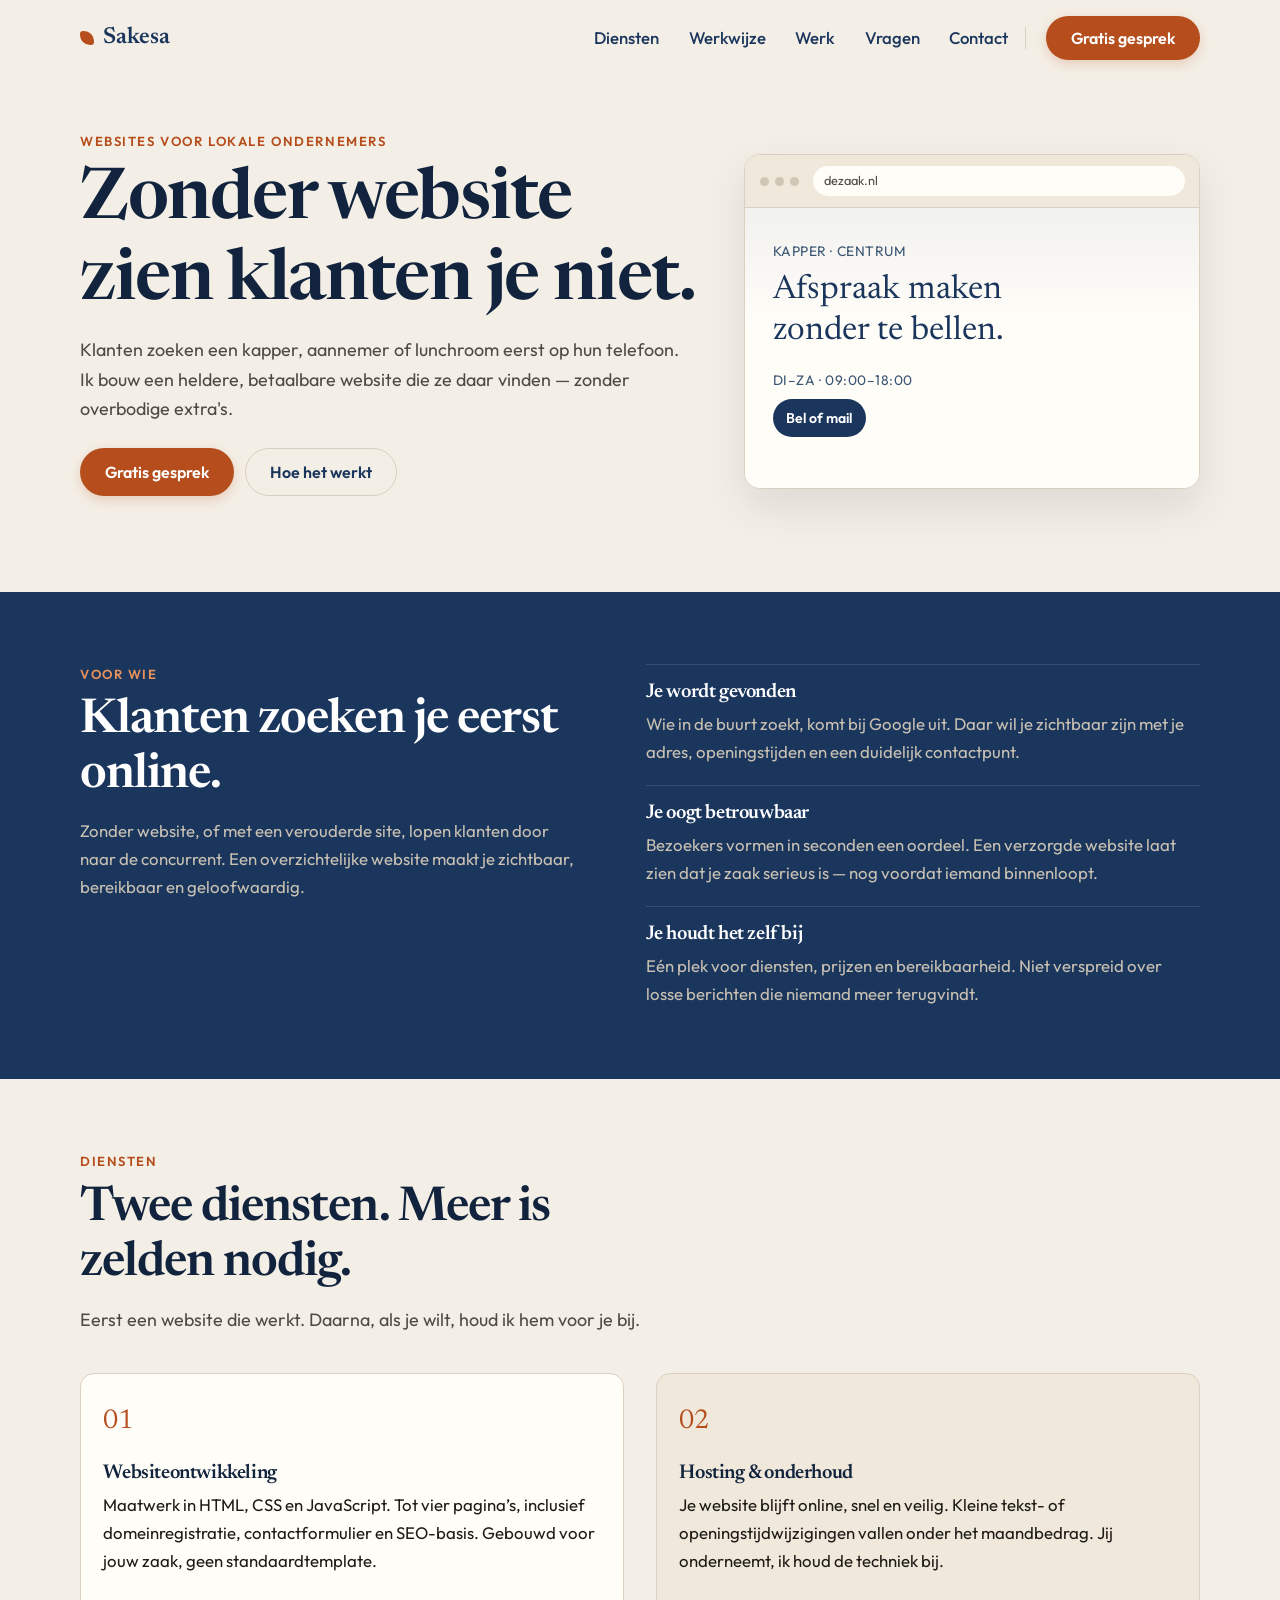
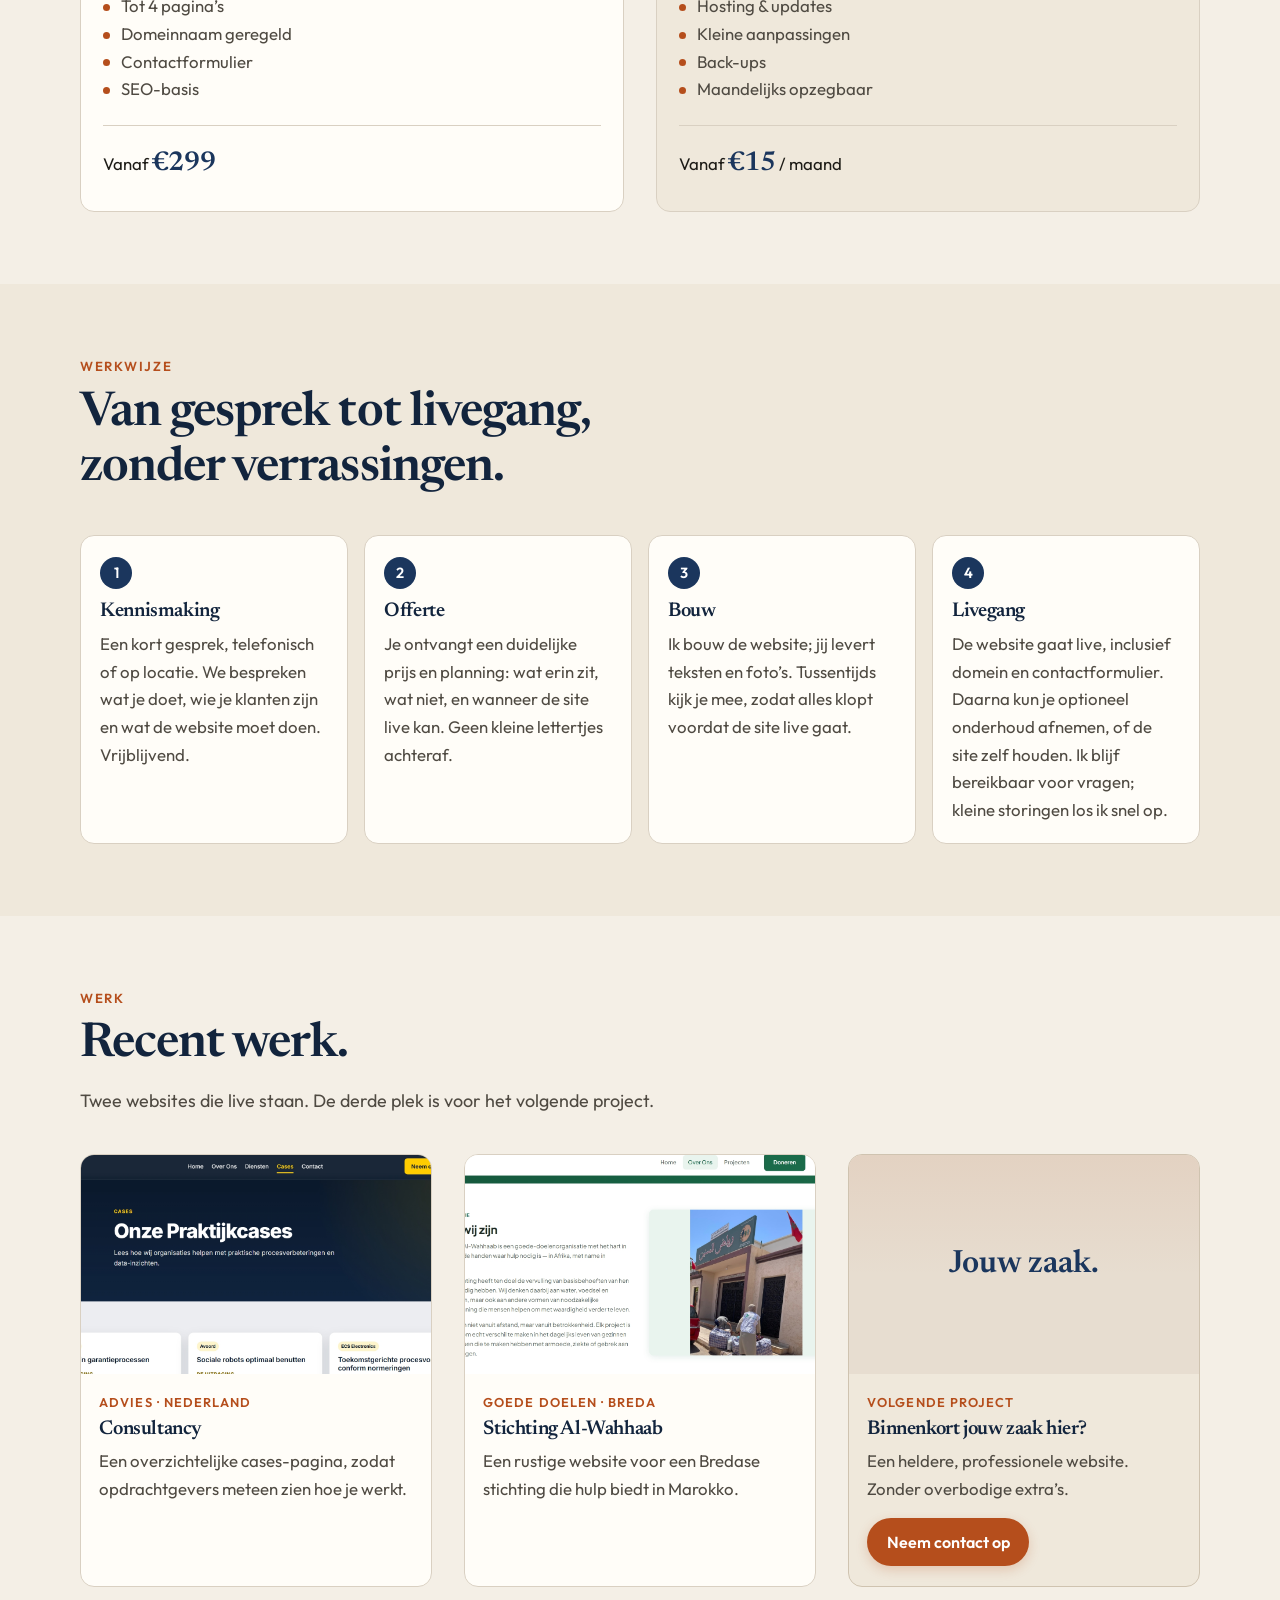
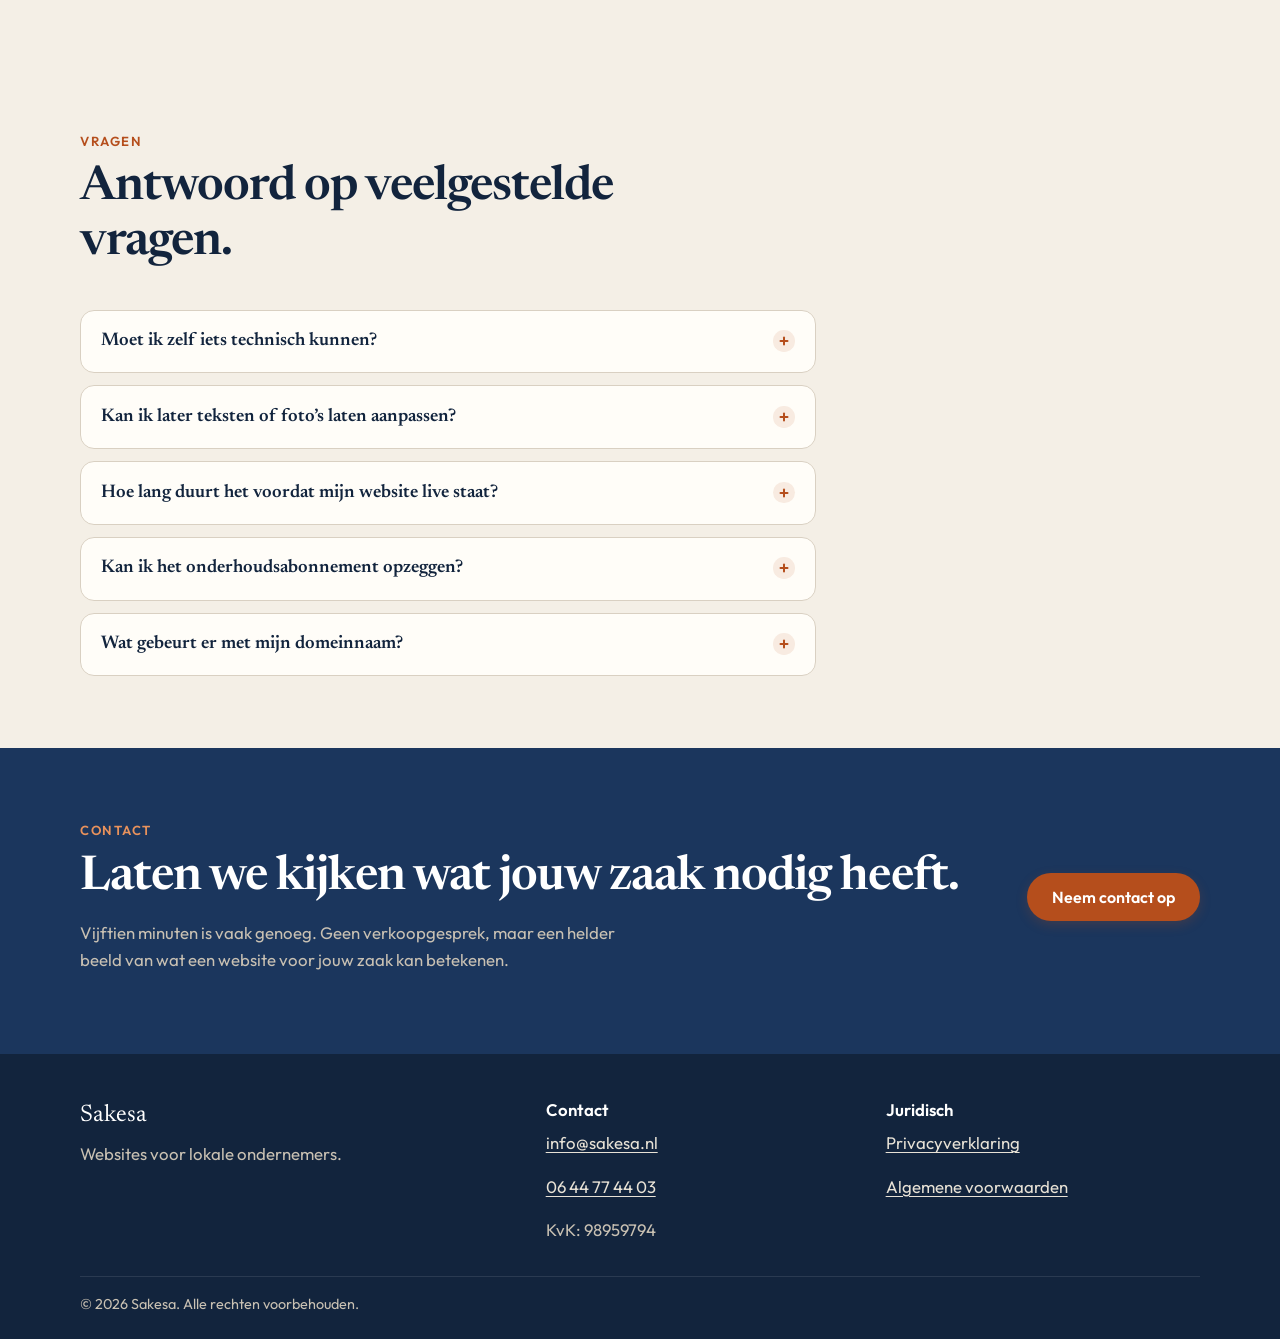
==== commit f405cdfe: "index verbeterd footer toegevoegd" ====
--- a/index.html
+++ b/index.html
@@ -7,7 +7,7 @@
     <title>Sakesa — Websites voor lokale ondernemers</title>
     <meta
       name="description"
-      content="Sakesa bouwt eenvoudige, professionele websites voor lokale ondernemers. Helder, betaalbaar en snel live — zodat klanten je vinden."
+      content="Sakesa bouwt heldere, professionele websites voor lokale ondernemers. Betaalbaar, snel live en zonder overbodige extra's."
     />
     <meta name="theme-color" content="#1B365D" />
     <link rel="icon" href="images/favicon.svg" type="image/svg+xml" />
@@ -18,7 +18,7 @@
     <meta property="og:title" content="Sakesa — Websites voor lokale ondernemers" />
     <meta
       property="og:description"
-      content="Een heldere website die klanten naar je zaak brengt. Geen gedoe, geen onnodige extra's."
+      content="Een heldere website die klanten naar je zaak brengt. Zonder overbodige extra's."
     />
     <meta property="og:locale" content="nl_NL" />
 
@@ -53,7 +53,6 @@
 
         <nav class="site-nav" id="hoofdmenu" aria-label="Hoofdnavigatie">
           <ul>
-            <li><a href="#voor-wie">Voor wie</a></li>
             <li><a href="#diensten">Diensten</a></li>
             <li><a href="#werkwijze">Werkwijze</a></li>
             <li><a href="#werk">Werk</a></li>
@@ -70,17 +69,16 @@
         <div class="container hero-grid">
           <div class="hero-copy">
             <p class="eyebrow">Websites voor lokale ondernemers</p>
-            <h1 id="hero-titel">Zonder website zien klanten je gewoon niet.</h1>
+            <h1 id="hero-titel">Zonder website zien klanten je niet.</h1>
             <p class="lede">
-              Mensen zoeken een kapper, aannemer of lunchroom eerst op hun telefoon.
-              Ik bouw een heldere, betaalbare site die ze daar vindt — zonder bureau,
-              zonder gedoe.
+              Klanten zoeken een kapper, aannemer of lunchroom eerst op hun telefoon.
+              Ik bouw een heldere, betaalbare website die ze daar vinden — zonder
+              overbodige extra's.
             </p>
             <div class="hero-actions">
               <a class="btn btn-primary" href="contact.html">Gratis gesprek</a>
               <a class="btn btn-ghost" href="#werkwijze">Hoe het werkt</a>
             </div>
-            <p class="hero-note">Geen technische kennis nodig. Reactie binnen één werkdag.</p>
           </div>
 
           <aside class="hero-panel" aria-hidden="true">
@@ -100,25 +98,17 @@
         </div>
       </section>
 
-      <div class="trust">
-        <div class="container">
-          <ul class="trust-list">
-            <li>Reactie binnen 1 werkdag</li>
-            <li>Vaste prijs vooraf</li>
-            <li>Geen verborgen kosten</li>
-          </ul>
-        </div>
-      </div>
+
 
       <section class="section why" id="voor-wie" aria-labelledby="voor-wie-titel">
         <div class="container why-grid">
           <div class="why-intro">
             <p class="eyebrow">Voor wie</p>
-            <h2 id="voor-wie-titel">Google is het nieuwe etalagebord.</h2>
+            <h2 id="voor-wie-titel">Klanten zoeken je eerst online.</h2>
             <p>
-              Als je zaak nog geen site heeft — of eentje die eruitziet alsof 2012
-              nooit voorbijging — lopen klanten letterlijk door naar de concurrent.
-              Een eenvoudige website lost dat op.
+              Zonder website, of met een verouderde site, lopen klanten door naar
+              de concurrent. Een overzichtelijke website maakt je zichtbaar,
+              bereikbaar en geloofwaardig.
             </p>
           </div>
 
@@ -126,22 +116,22 @@
             <li>
               <h3>Je wordt gevonden</h3>
               <p>
-                Wie “bij mij in de buurt” typt, landt op Google. Daar wil je staan
-                met je eigen adres, openingstijden en een duidelijk contactpunt.
+                Wie in de buurt zoekt, komt bij Google uit. Daar wil je zichtbaar
+                zijn met je adres, openingstijden en een duidelijk contactpunt.
               </p>
             </li>
             <li>
               <h3>Je oogt betrouwbaar</h3>
               <p>
-                Mensen beoordelen je zaak in seconden. Een nette site zegt:
-                deze ondernemer neemt het serieus — nog voor ze binnenlopen.
+                Bezoekers vormen in seconden een oordeel. Een verzorgde website
+                laat zien dat je zaak serieus is — nog voordat iemand binnenloopt.
               </p>
             </li>
             <li>
               <h3>Je houdt het zelf bij</h3>
               <p>
-                Eén plek voor diensten, prijzen en bereikbaarheid. Geen gedoe
-                met vijf losse Facebookposts die niemand meer ziet.
+                Eén plek voor diensten, prijzen en bereikbaarheid. Niet verspreid
+                over losse berichten die niemand meer terugvindt.
               </p>
             </li>
           </ul>
@@ -152,20 +142,20 @@
         <div class="container">
           <div class="section-head">
             <p class="eyebrow">Diensten</p>
-            <h2 id="diensten-titel">Twee dingen. Meer heb je niet nodig.</h2>
+            <h2 id="diensten-titel">Twee diensten. Meer is zelden nodig.</h2>
             <p class="section-lead">
-              Eerst een site die werkt. Daarna, als je wilt, hou ik hem voor je bij.
+              Eerst een website die werkt. Daarna, als je wilt, houd ik hem voor je bij.
             </p>
           </div>
 
           <div class="service-grid">
             <article class="service-card">
               <p class="service-index">01</p>
-              <h3>Website ontwikkeling</h3>
+              <h3>Websiteontwikkeling</h3>
               <p>
                 Maatwerk in HTML, CSS en JavaScript. Tot vier pagina’s, inclusief
                 domeinregistratie, contactformulier en SEO-basis. Gebouwd voor
-                jouw zaak, niet van een sjabloon.
+                jouw zaak, geen standaardtemplate.
               </p>
               <ul class="service-points">
                 <li>Tot 4 pagina’s</li>
@@ -181,8 +171,8 @@
               <p class="service-index">02</p>
               <h3>Hosting &amp; onderhoud</h3>
               <p>
-                Je site blijft online, snel en veilig. Kleine tekst- of
-                openingstijd-aanpassingen zitten bij het maandbedrag. Jij
+                Je website blijft online, snel en veilig. Kleine tekst- of
+                openingstijdwijzigingen vallen onder het maandbedrag. Jij
                 onderneemt, ik houd de techniek bij.
               </p>
               <ul class="service-points">
@@ -202,7 +192,7 @@
         <div class="container">
           <div class="section-head">
             <p class="eyebrow">Werkwijze</p>
-            <h2 id="werkwijze-titel">Van gesprek tot live, zonder verrassingen.</h2>
+            <h2 id="werkwijze-titel">Van gesprek tot livegang, zonder verrassingen.</h2>
           </div>
 
           <ol class="steps">
@@ -210,33 +200,33 @@
               <span class="step-num">1</span>
               <h3>Kennismaking</h3>
               <p>
-                Een kort gesprek, telefonisch of op locatie. Wat doe je, wie
-                zijn je klanten, wat moet de site doen. Geen verplichtingen.
+                Een kort gesprek, telefonisch of op locatie. We bespreken wat je
+                doet, wie je klanten zijn en wat de website moet doen. Vrijblijvend.
               </p>
             </li>
             <li>
               <span class="step-num">2</span>
               <h3>Offerte</h3>
               <p>
-                Je krijgt een heldere prijs en planning. Wat erin zit, wat niet,
-                en wanneer je live kunt. Geen kleine lettertjes achteraf.
+                Je ontvangt een duidelijke prijs en planning: wat erin zit, wat
+                niet, en wanneer de site live kan. Geen kleine lettertjes achteraf.
               </p>
             </li>
             <li>
               <span class="step-num">3</span>
               <h3>Bouw</h3>
               <p>
-                Ik bouw, jij levert teksten en foto’s. Je kijkt tussendoor mee,
-                zodat de site klopt vóór hij online gaat.
+                Ik bouw de website; jij levert teksten en foto’s. Tussentijds kijk
+                je mee, zodat alles klopt voordat de site live gaat.
               </p>
             </li>
             <li>
               <span class="step-num">4</span>
               <h3>Livegang</h3>
               <p>
-                Domein, formulier, klaar. Daarna kun je optioneel onderhoud
-                afnemen — of de site zelf houden. Na livegang blijf ik bereikbaar
-                voor vragen; kleine haperingen los ik snel op.
+                De website gaat live, inclusief domein en contactformulier.
+                Daarna kun je optioneel onderhoud afnemen, of de site zelf houden.
+                Ik blijf bereikbaar voor vragen; kleine storingen los ik snel op.
               </p>
             </li>
           </ol>
@@ -247,9 +237,9 @@
         <div class="container">
           <div class="section-head">
             <p class="eyebrow">Werk</p>
-            <h2 id="werk-titel">Recent gebouwd.</h2>
+            <h2 id="werk-titel">Recent werk.</h2>
             <p class="section-lead">
-              Twee sites die live staan. De derde plek is voor de volgende.
+              Twee websites die live staan. De derde plek is voor het volgende project.
             </p>
           </div>
 
@@ -268,7 +258,7 @@
                 <!-- TODO: pas branche, plaats en naam aan als die afwijken -->
                 <p class="work-meta">Advies · Nederland</p>
                 <h3>Consultancy</h3>
-                <p>Een heldere cases-pagina, zodat opdrachtgevers meteen zien hoe je werkt.</p>
+                <p>Een overzichtelijke cases-pagina, zodat opdrachtgevers meteen zien hoe je werkt.</p>
               </div>
             </article>
 
@@ -285,7 +275,7 @@
               <div class="work-body">
                 <p class="work-meta">Goede doelen · Breda</p>
                 <h3>Stichting Al-Wahhaab</h3>
-                <p>Een rustige site voor een Bredase stichting die hulp biedt in Marokko.</p>
+                <p>Een rustige website voor een Bredase stichting die hulp biedt in Marokko.</p>
               </div>
             </article>
 
@@ -295,8 +285,8 @@
               </div>
               <div class="work-body">
                 <p class="work-meta">Volgende project</p>
-                <h3>Binnenkort: jouw zaak hier?</h3>
-                <p>Een simpele, professionele site. Geen bureau, geen gedoe.</p>
+                <h3>Binnenkort jouw zaak hier?</h3>
+                <p>Een heldere, professionele website. Zonder overbodige extra’s.</p>
                 <a class="btn btn-primary" href="contact.html">Neem contact op</a>
               </div>
             </article>
@@ -308,7 +298,7 @@
         <div class="container">
           <div class="section-head">
             <p class="eyebrow">Vragen</p>
-            <h2 id="faq-titel">Dingen die ondernemers vaak vragen.</h2>
+            <h2 id="faq-titel">Antwoord op veelgestelde vragen.</h2>
           </div>
 
           <div class="faq-list">
@@ -322,14 +312,16 @@
                   id="faq-vraag-1"
                 >
                   Moet ik zelf iets technisch kunnen?
-                  <span class="faq-chevron" aria-hidden="true"></span>
+                  <span class="faq-icon" aria-hidden="true"></span>
                 </button>
               </h3>
-              <div class="faq-panel" id="faq-panel-1" role="region" aria-labelledby="faq-vraag-1" hidden>
-                <p>
-                  Nee. Jij levert teksten en foto’s, ik bouw de site en zet hem
-                  online. Geen accounts, geen ingewikkelde systemen.
-                </p>
+              <div class="faq-panel" id="faq-panel-1" role="region" aria-labelledby="faq-vraag-1">
+                <div class="faq-panel-inner">
+                  <p>
+                    Nee. Jij levert teksten en foto’s. Ik bouw de website en zet
+                    hem online. Technische kennis is niet nodig.
+                  </p>
+                </div>
               </div>
             </div>
 
@@ -342,15 +334,17 @@
                   aria-controls="faq-panel-2"
                   id="faq-vraag-2"
                 >
-                  Wat als ik later van tekst of foto’s wil wisselen?
-                  <span class="faq-chevron" aria-hidden="true"></span>
+                  Kan ik later teksten of foto’s laten aanpassen?
+                  <span class="faq-icon" aria-hidden="true"></span>
                 </button>
               </h3>
-              <div class="faq-panel" id="faq-panel-2" role="region" aria-labelledby="faq-vraag-2" hidden>
-                <p>
-                  Kleine aanpassingen zitten bij het onderhoudsabonnement. Zonder
-                  abonnement kan het ook — dan reken ik het per keer.
-                </p>
+              <div class="faq-panel" id="faq-panel-2" role="region" aria-labelledby="faq-vraag-2">
+                <div class="faq-panel-inner">
+                  <p>
+                    Kleine wijzigingen vallen onder het onderhoudsabonnement.
+                    Zonder abonnement kan het ook; dan factureer ik per aanpassing.
+                  </p>
+                </div>
               </div>
             </div>
 
@@ -363,15 +357,17 @@
                   aria-controls="faq-panel-3"
                   id="faq-vraag-3"
                 >
-                  Hoe lang duurt het voordat mijn site live staat?
-                  <span class="faq-chevron" aria-hidden="true"></span>
+                  Hoe lang duurt het voordat mijn website live staat?
+                  <span class="faq-icon" aria-hidden="true"></span>
                 </button>
               </h3>
-              <div class="faq-panel" id="faq-panel-3" role="region" aria-labelledby="faq-vraag-3" hidden>
-                <p>
-                  Meestal twee tot vier weken, afhankelijk van hoe snel teksten
-                  en foto’s binnen zijn. In de offerte staat een heldere planning.
-                </p>
+              <div class="faq-panel" id="faq-panel-3" role="region" aria-labelledby="faq-vraag-3">
+                <div class="faq-panel-inner">
+                  <p>
+                    Meestal twee tot vier weken, afhankelijk van hoe snel teksten
+                    en foto’s binnenkomen. In de offerte staat een duidelijke planning.
+                  </p>
+                </div>
               </div>
             </div>
 
@@ -384,15 +380,17 @@
                   aria-controls="faq-panel-4"
                   id="faq-vraag-4"
                 >
-                  Kan ik stoppen met het onderhoudsabonnement?
-                  <span class="faq-chevron" aria-hidden="true"></span>
+                  Kan ik het onderhoudsabonnement opzeggen?
+                  <span class="faq-icon" aria-hidden="true"></span>
                 </button>
               </h3>
-              <div class="faq-panel" id="faq-panel-4" role="region" aria-labelledby="faq-vraag-4" hidden>
-                <p>
-                  Ja. Maandelijks opzegbaar, zonder gedoe. Je houdt je site en
-                  je domein. Alleen het bijhouden stopt.
-                </p>
+              <div class="faq-panel" id="faq-panel-4" role="region" aria-labelledby="faq-vraag-4">
+                <div class="faq-panel-inner">
+                  <p>
+                    Ja. Je kunt maandelijks opzeggen. Je houdt je website en je
+                    domein; alleen het onderhoud stopt.
+                  </p>
+                </div>
               </div>
             </div>
 
@@ -406,14 +404,16 @@
                   id="faq-vraag-5"
                 >
                   Wat gebeurt er met mijn domeinnaam?
-                  <span class="faq-chevron" aria-hidden="true"></span>
+                  <span class="faq-icon" aria-hidden="true"></span>
                 </button>
               </h3>
-              <div class="faq-panel" id="faq-panel-5" role="region" aria-labelledby="faq-vraag-5" hidden>
-                <p>
-                  Die staat op jouw naam. Stop je of gaan we uit elkaar, dan
-                  blijft het domein van jou.
-                </p>
+              <div class="faq-panel" id="faq-panel-5" role="region" aria-labelledby="faq-vraag-5">
+                <div class="faq-panel-inner">
+                  <p>
+                    Het domein staat op jouw naam. Beëindig je de samenwerking,
+                    dan blijft het van jou.
+                  </p>
+                </div>
               </div>
             </div>
           </div>
@@ -426,8 +426,8 @@
             <p class="eyebrow">Contact</p>
             <h2 id="contact-titel">Laten we kijken wat jouw zaak nodig heeft.</h2>
             <p>
-              Vijftien minuten is vaak genoeg. Geen verkooppraatje — een eerlijk
-              gesprek over wat een website voor jouw zaak kan doen.
+              Vijftien minuten is vaak genoeg. Geen verkoopgesprek, maar een
+              helder beeld van wat een website voor jouw zaak kan betekenen.
             </p>
           </div>
           <a class="btn btn-primary" href="contact.html">Neem contact op</a>
@@ -444,11 +444,9 @@
 
         <div>
           <p class="footer-label">Contact</p>
-          <!-- TODO: vul je echte gegevens in -->
-          <p><a href="mailto:hallo@sakesa.nl">hallo@sakesa.nl</a></p>
-          <p><a href="tel:+31600000000">06 00 00 00 00</a></p>
-          <p>KvK: 00000000</p>
-          <!-- TODO: KvK-nummer invullen -->
+          <p><a href="mailto:hallo@sakesa.nl">info@sakesa.nl</a></p>
+          <p><a href="tel:+31600000000">06 44 77 44 03</a></p>
+          <p>KvK: 98959794</p>
         </div>
 
         <div>
--- a/css/styles.css
+++ b/css/styles.css
@@ -174,10 +174,9 @@
   display: inline-flex;
   align-items: center;
   justify-content: center;
-  gap: 0.55rem;
   min-height: 48px;
   min-width: 44px;
-  padding: 0.75rem 1.35rem;
+  padding: 0.8rem 1.5rem;
   border-radius: 999px;
   border: 1px solid transparent;
   font: inherit;
@@ -209,19 +208,12 @@
 .btn-nav:hover {
   background: var(--clay-hover);
   color: #fff;
-  transform: translateY(-1px) scale(1.03);
-  box-shadow: 0 8px 16px rgba(148, 63, 22, 0.28);
-}
-
-.btn-primary::after,
-.btn-nav::after {
-  content: "";
-  width: 0.45em;
-  height: 0.45em;
-  border-right: 2px solid currentColor;
-  border-top: 2px solid currentColor;
-  transform: rotate(45deg);
-  translate: 0 1px;
+  box-shadow: 0 8px 18px rgba(148, 63, 22, 0.3);
+}
+
+.btn-nav {
+  padding: 0.75rem 1.55rem;
+  white-space: nowrap;
 }
 
 .btn-ghost {
@@ -350,7 +342,7 @@
   border-top: 1px solid var(--line);
 }
 
-.site-nav a {
+.site-nav ul a {
   display: block;
   padding: 0.85rem 0.15rem;
   color: var(--ink);
@@ -358,13 +350,14 @@
   font-weight: 500;
 }
 
-.site-nav a[aria-current="page"] {
+.site-nav ul a[aria-current="page"] {
   color: var(--clay);
 }
 
 .site-nav .btn-nav {
-  margin-top: 0.6rem;
+  margin-top: 0.85rem;
   width: 100%;
+  min-height: 48px;
 }
 
 /* Hero ------------------------------------------------------------------- */
@@ -713,7 +706,7 @@
 
 .faq-list {
   display: grid;
-  gap: 0.65rem;
+  gap: 0.75rem;
   max-width: 46rem;
 }
 
@@ -721,6 +714,13 @@
   background: var(--paper-strong);
   border: 1px solid var(--line);
   border-radius: var(--radius);
+  overflow: hidden;
+  transition: border-color 0.2s ease, box-shadow 0.2s ease;
+}
+
+.faq-item.is-open {
+  border-color: #cfc6b8;
+  box-shadow: 0 10px 24px rgba(18, 36, 61, 0.06);
 }
 
 .faq-item h3 {
@@ -734,7 +734,7 @@
   gap: 1rem;
   width: 100%;
   min-height: 48px;
-  padding: 1rem 1.15rem;
+  padding: 1.15rem 1.25rem;
   border: 0;
   background: transparent;
   color: var(--ink-deep);
@@ -742,29 +742,70 @@
   font-family: var(--font-serif);
   font-size: 1.15rem;
   font-weight: 600;
+  line-height: 1.3;
   text-align: left;
   cursor: pointer;
 }
 
-.faq-chevron {
-  width: 0.55rem;
-  height: 0.55rem;
+.faq-icon {
+  position: relative;
+  width: 1.35rem;
+  height: 1.35rem;
   flex-shrink: 0;
-  border-right: 2px solid var(--clay);
-  border-bottom: 2px solid var(--clay);
-  transform: rotate(45deg);
-  transition: transform 0.2s ease;
-}
-
-.faq-trigger[aria-expanded="true"] .faq-chevron {
-  transform: rotate(-135deg);
+  border-radius: 50%;
+  background: rgba(181, 78, 28, 0.1);
+}
+
+.faq-icon::before,
+.faq-icon::after {
+  content: "";
+  position: absolute;
+  top: 50%;
+  left: 50%;
+  background: var(--clay);
+  border-radius: 1px;
+  transform: translate(-50%, -50%);
+}
+
+.faq-icon::before {
+  width: 9px;
+  height: 2px;
+}
+
+.faq-icon::after {
+  width: 2px;
+  height: 9px;
+  transition: transform 0.25s ease, opacity 0.25s ease;
+}
+
+.faq-trigger[aria-expanded="true"] .faq-icon::after {
+  transform: translate(-50%, -50%) scaleY(0);
 }
 
 .faq-panel {
-  padding: 0 1.15rem 1.1rem;
+  display: grid;
+  grid-template-rows: 0fr;
+  transition: grid-template-rows 0.35s ease;
+}
+
+.faq-panel-inner {
+  overflow: hidden;
+  min-height: 0;
+  border-top: 1px solid transparent;
+  transition: border-color 0.25s ease;
+}
+
+.faq-item.is-open .faq-panel {
+  grid-template-rows: 1fr;
+}
+
+.faq-item.is-open .faq-panel-inner {
+  border-top-color: var(--line);
 }
 
 .faq-panel p {
+  margin: 0;
+  padding: 1rem 1.25rem 1.25rem;
   color: var(--muted);
 }
 
@@ -1012,8 +1053,45 @@
   max-width: 720px;
 }
 
-.legal p {
+.legal h1 {
+  font-size: clamp(2.1rem, 5vw, 3.2rem);
+}
+
+.legal h2 {
+  font-size: 1.35rem;
+  margin: 2.2rem 0 0.7rem;
+}
+
+.legal p,
+.legal li {
   color: var(--muted);
+}
+
+.legal .legal-meta {
+  color: var(--ink-soft);
+  font-size: 0.95rem;
+  margin-bottom: 1.5rem;
+}
+
+.legal .lede {
+  margin-bottom: 0.35rem;
+}
+
+.legal ul {
+  margin: 0 0 1rem;
+  padding-left: 1.2rem;
+}
+
+.legal li {
+  margin-bottom: 0.45rem;
+}
+
+.legal li:last-child {
+  margin-bottom: 0;
+}
+
+.legal .legal-back {
+  margin-top: 2.5rem;
 }
 
 /* Breakpoints ------------------------------------------------------------ */
@@ -1067,7 +1145,8 @@
   .site-nav.is-open {
     display: flex;
     align-items: center;
-    gap: 2.25rem;
+    justify-content: flex-end;
+    gap: 2rem;
     position: static;
     padding: 0;
     background: transparent;
@@ -1077,22 +1156,24 @@
   .site-nav ul {
     display: flex;
     align-items: center;
-    gap: 1.75rem;
+    justify-content: center;
+    gap: 1.85rem;
   }
 
   .site-nav li + li {
     border: 0;
   }
 
-  .site-nav a {
+  .site-nav ul a {
     padding: 0.35rem 0;
   }
 
   .site-nav .btn-nav {
     position: relative;
     width: auto;
-    margin: 0 0 0 0.5rem;
-    padding-inline: 1.3rem;
+    min-height: 44px;
+    margin: 0 0 0 0.35rem;
+    padding: 0.7rem 1.5rem;
   }
 
   .site-nav .btn-nav::before {
